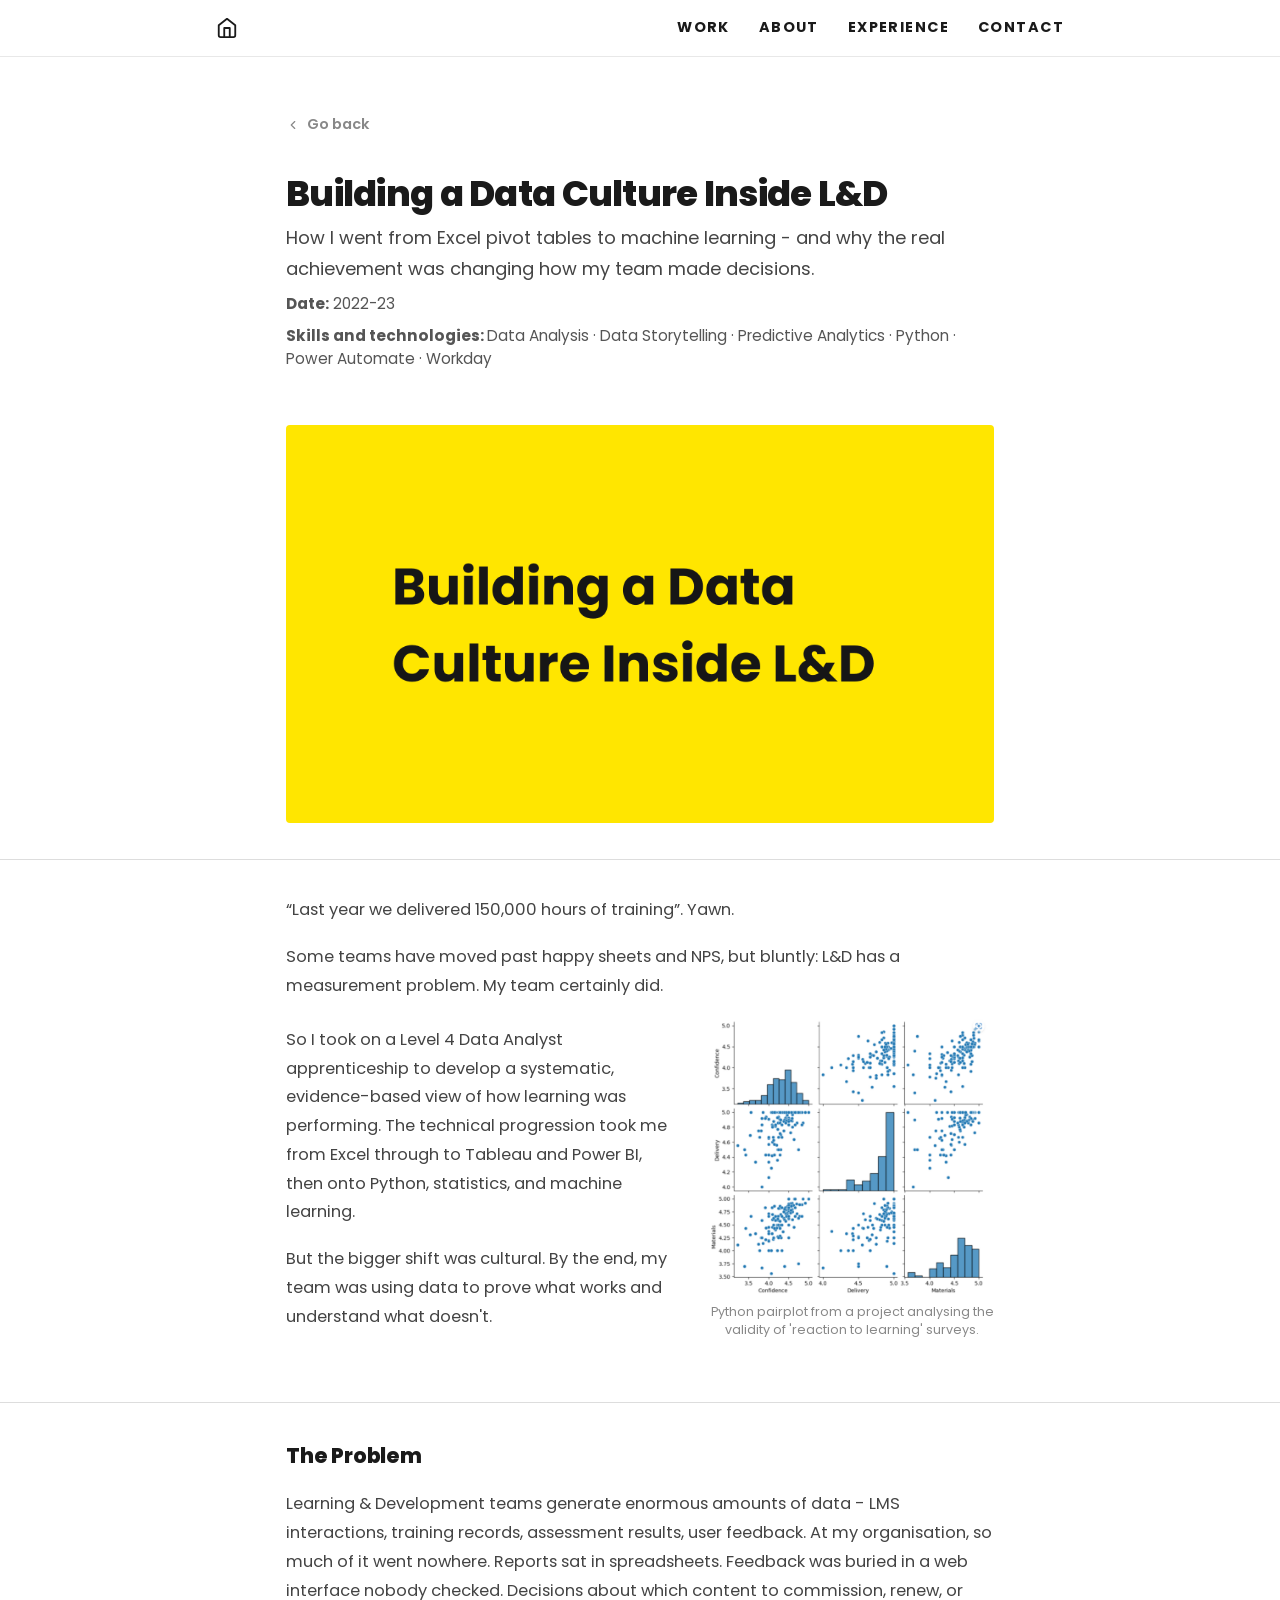
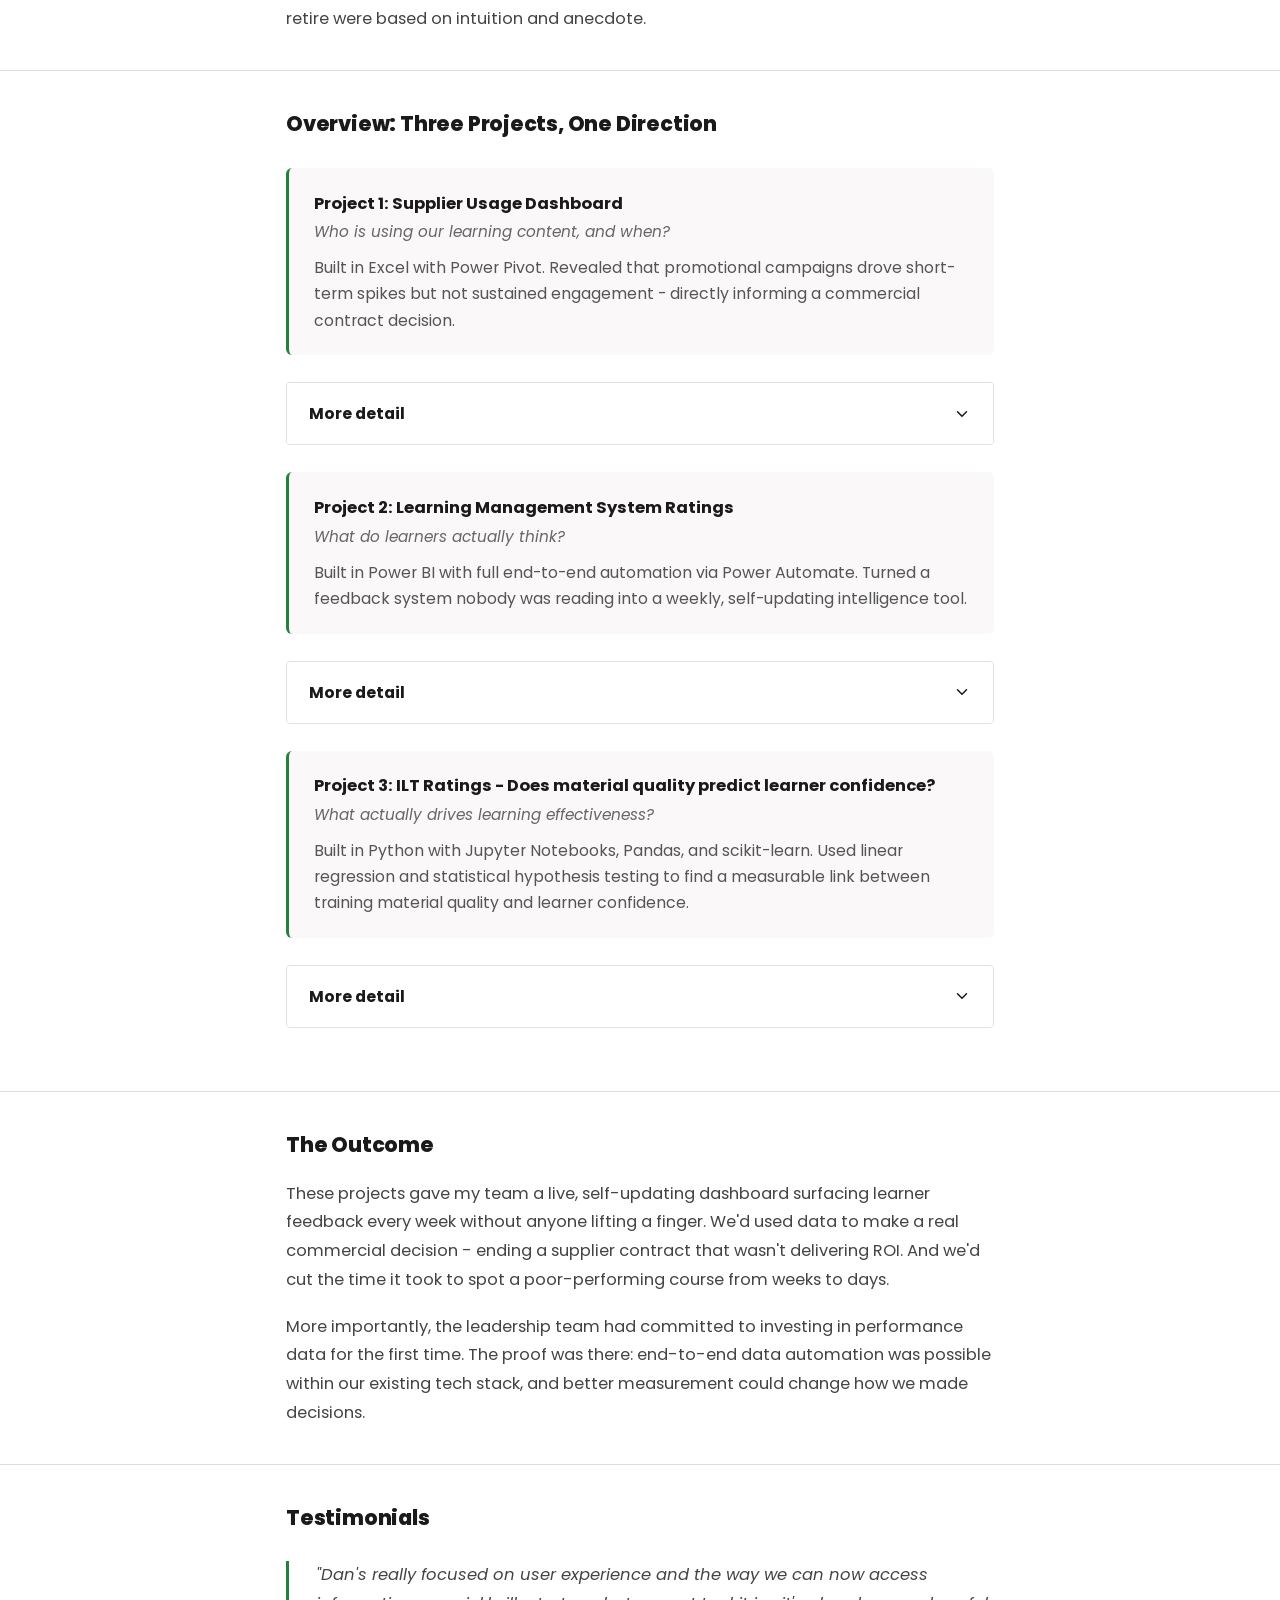
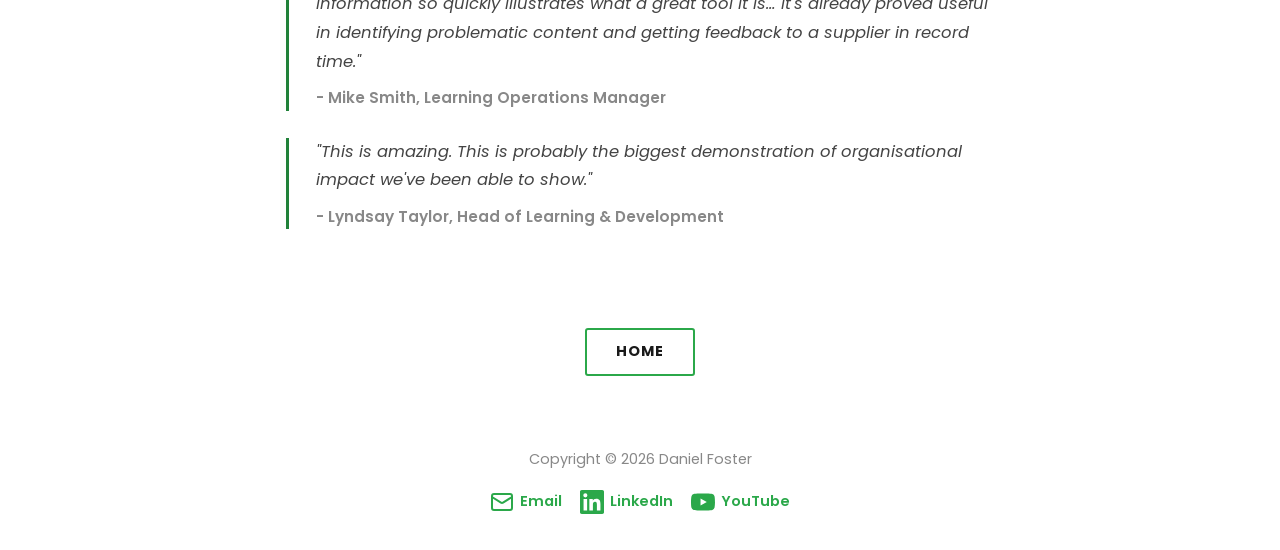
==== data-culture.html @ efe8684b "rewritten data culture" ====
<!doctype html>
<html lang="en">
  <head>
    <meta charset="UTF-8" />
    <meta name="viewport" content="width=device-width, initial-scale=1.0" />
    <title>Building a Data Culture Inside L&amp;D - Dan Foster</title>
    <meta
      name="description"
      content="How I went from Excel pivot tables to machine learning - and why the real achievement was changing how my team makes decisions."
    />
    <link rel="preconnect" href="https://fonts.googleapis.com" />
    <link rel="preconnect" href="https://fonts.gstatic.com" crossorigin />
    <link
      href="https://fonts.googleapis.com/css2?family=Poppins:ital,wght@0,300;0,400;0,600;0,700;0,800;0,900;1,400&display=swap"
      rel="stylesheet"
    />
    <link rel="stylesheet" href="css/style.css" />
    
    <!--Open Graph-->
    <meta property="og:title" content="Dan Foster | Transforming Workplace Learning | Portfolio">
    <meta property="og:description" content="Engaging, evidence-based learning experiences. Built on data; designed to change behaviour.">
    <meta property="og:image" content="https://danfosteruk.github.io/danfosterUK/images/danfosterukOG.png">
    <meta property="og:url" content="https://danfoster.uk/data-culture.html">
    <meta property="og:type" content="website">

  </head>
  <body>
    <!-- Sticky Nav -->
    <nav class="sticky-nav">
      <div class="container--wide">
        <a href="index.html" class="sticky-nav__home" aria-label="Home">
          <svg
            xmlns="http://www.w3.org/2000/svg"
            viewBox="0 0 24 24"
            fill="none"
            stroke="currentColor"
            stroke-width="2"
            stroke-linecap="round"
            stroke-linejoin="round"
          >
            <path d="m3 9 9-7 9 7v11a2 2 0 0 1-2 2H5a2 2 0 0 1-2-2z" />
            <polyline points="9 22 9 12 15 12 15 22" />
          </svg>
        </a>
        <div class="sticky-nav__links">
          <a href="index.html#work">Work</a>
          <a href="index.html#about">About</a>
          <a href="index.html#experience">Experience</a>
          <a href="index.html#contact">Contact</a>
        </div>
      </div>
    </nav>

    <!-- Hero -->
    <section class="cs-hero">
      <div class="container">
        <a href="index.html#work" class="cs-hero__back">
          <svg
            xmlns="http://www.w3.org/2000/svg"
            viewBox="0 0 24 24"
            fill="none"
            stroke="currentColor"
            stroke-width="2"
            stroke-linecap="round"
            stroke-linejoin="round"
          >
            <path d="m15 18-6-6 6-6" />
          </svg>
          Go back
        </a>
        <h1 class="cs-hero__title fade-in">
          Building a Data Culture Inside L&amp;D
        </h1>
        <p class="cs-hero__lead fade-in fade-in-delay-1">
          How I went from Excel pivot tables to machine learning - and why
          the real achievement was changing how my team made decisions.
        </p>
        <p class="cs-hero__date fade-in fade-in-delay-2">
          <strong>Date:</strong> 2022-23
        </p>
        <p class="cs-hero__date fade-in fade-in-delay-2">
          <strong>Skills and technologies: </strong>Data Analysis &middot; Data Storytelling &middot; Predictive Analytics &middot; Python &middot; Power Automate &middot; Workday
        </p>
      </div>
    </section>

    <!-- Image -->
    <section class="cs-media">
      <div class="container">
        <img
          src="images/Building_A_Data_Culture.png"
          alt="Building a Data Culture Inside L&amp;D"
          class="cs-media__image fade-in"
        />
      </div>
    </section>

    <hr class="divider" />

    <!-- Intro -->
    <section class="cs-section">
      <div class="container">
        <p class="cs-section__text fade-in">
          “Last year we delivered 150,000 hours of training”. Yawn.
        </p>
        <p class="cs-section__text fade-in">
              Some teams have moved past happy sheets and NPS, but bluntly: L&D has a measurement problem. My team certainly did.
            </p>
        <div class="cs-inline-media fade-in">
          <div class="cs-inline-media__text">
            <p class="cs-section__text">
              So I took on a Level 4 Data Analyst apprenticeship to develop a systematic, evidence-based view of how learning was performing. The technical progression took me from Excel through to Tableau and Power BI, then onto Python, statistics, and machine learning.
            </p>
            <p class="cs-section__text">
              But the bigger shift was cultural. By the end, my team was using data to prove what works and understand what doesn't.
            </p>
          </div>
          <figure class="cs-inline-media__figure">
            <img
              class="cs-inline-media__image"
              src="images/ilt_rating_pairplot.png"
              alt="ILT rating pairplot"
              loading="lazy"
            />
            <figcaption class="cs-inline-media__caption">
              Python pairplot from a project analysing the validity of 'reaction to learning' surveys.
            </figcaption>
          </figure>
        </div>
      </div>
    </section>

    <hr class="divider" />

    <!-- The Problem -->
    <section class="cs-section">
      <div class="container">
        <h2 class="cs-section__heading fade-in">The Problem</h2>
        <p class="cs-section__text fade-in">
          Learning &amp; Development teams generate enormous amounts of data -
          LMS interactions, training records, assessment results, user feedback.
          At my organisation, so much of it went nowhere. Reports sat in
          spreadsheets. Feedback was buried in a web interface nobody checked.
          Decisions about which content to commission, renew, or retire were
          based on intuition and anecdote.
        </p>
      </div>
    </section>

    <hr class="divider" />

    <!-- Overview: Three Projects -->
    <section class="cs-section">
      <div class="container">
        <h2 class="cs-section__heading fade-in">
          Overview: Three Projects, One Direction
        </h2>

        <!-- Project 1: Supplier Usage Dashboard -->
        <div class="cs-overview-cards fade-in">
          <div class="cs-overview-card">
            <p class="cs-overview-card__title">
              Project 1: Supplier Usage Dashboard
            </p>
            <p class="cs-overview-card__subtitle">
              Who is using our learning content, and when?
            </p>
            <p class="cs-overview-card__text">
              Built in Excel with Power Pivot. Revealed that promotional
              campaigns drove short-term spikes but not sustained engagement
              - directly informing a commercial contract decision.
            </p>
          </div>
        </div>

        <!-- Accordion: Supplier -->
        <div class="accordion fade-in">
          <div class="accordion__item">
            <button class="accordion__trigger" aria-expanded="false">
              <span>More detail</span>
              <svg
                class="accordion__trigger-icon"
                xmlns="http://www.w3.org/2000/svg"
                viewBox="0 0 24 24"
                fill="none"
                stroke="currentColor"
                stroke-width="2"
                stroke-linecap="round"
                stroke-linejoin="round"
              >
                <path d="m6 9 6 6 6-6" />
              </svg>
            </button>
            <div class="accordion__content">
              <div class="accordion__content-inner">
                <div class="accordion__step">
                  <p class="accordion__step-label">01</p>
                  <p class="accordion__step-title">The brief</p>
                  <p class="accordion__step-text">
                    L&amp;D leadership wanted to understand who was using an
                    external supplier's course library, and whether a
                    promotional campaign had driven meaningful uptake. A
                    contract renewal decision was pending.
                  </p>
                </div>

                <div class="accordion__step">
                  <p class="accordion__step-label">02</p>
                  <p class="accordion__step-title">The approach</p>
                  <p class="accordion__step-text">
                    I extracted user and course interaction data from the
                    Learning Management System (LMS) and built a normalised data
                    model in Excel using Power Pivot. I separated the
                    organisational hierarchy into related dimension tables,
                    joined through primary and foreign keys. A DAX expression
                    categorised users into tenure bands, comparing engagement
                    across employees who were 0-3 months, 3-12
                    months, 1-3 years, and 3+ years in role.
                  </p>
                  <p class="accordion__step-text">
                    I built the interactive dashboard using Pivot Charts and
                    Slicers, designed around the domain context of L&amp;D
                    stakeholders - with activity categories aggregated
                    into seven audience-relevant groups rather than the fourteen
                    raw categories in the source data.
                  </p>
                </div>

                <div class="accordion__step">
                  <p class="accordion__step-label">03</p>
                  <p class="accordion__step-title">Key findings</p>
                  <p class="accordion__step-text">
                    Across 280,000 LMS interactions, compulsory content
                    accounted for 69% of all activity. Courses from our external
                    supplier represented less than 2%. In the 28 days following
                    a promotional campaign designed to boost engagement, the
                    five promoted courses saw a 584% uplift on the previous
                    quarter's monthly average - seemingly impressive
                    results.
                  </p>
                  <p class="accordion__step-text">
                    However, the data showed this spike was not sustained.
                    Subsequent engagement was largely driven by compulsory
                    onboarding programmes, not voluntary uptake. The promotion had generated a short-term spike. Engagement dropped back to baseline within weeks.
                    Subsequently, my organisation did not renew the contract
                    with this supplier.
                  </p>
                </div>
              </div>
            </div>
          </div>
        </div>

        <!-- Project 2: LMS Ratings -->
        <div class="cs-overview-cards fade-in">
          <div class="cs-overview-card">
            <p class="cs-overview-card__title">
              Project 2: Learning Management System Ratings
            </p>
            <p class="cs-overview-card__subtitle">
              What do learners actually think?
            </p>
            <p class="cs-overview-card__text">
              Built in Power BI with full end-to-end automation via Power
              Automate. Turned a feedback system nobody was reading into a
              weekly, self-updating intelligence tool.
            </p>
          </div>
        </div>

        <!-- Accordion: Ratings -->
        <div class="accordion fade-in">
          <div class="accordion__item">
            <button class="accordion__trigger" aria-expanded="false">
              <span>More detail</span>
              <svg
                class="accordion__trigger-icon"
                xmlns="http://www.w3.org/2000/svg"
                viewBox="0 0 24 24"
                fill="none"
                stroke="currentColor"
                stroke-width="2"
                stroke-linecap="round"
                stroke-linejoin="round"
              >
                <path d="m6 9 6 6 6-6" />
              </svg>
            </button>
            <div class="accordion__content">
              <div class="accordion__content-inner">
                <div class="accordion__step">
                  <p class="accordion__step-label">01</p>
                  <p class="accordion__step-title">The brief</p>
                  <p class="accordion__step-text">
                    Learner ratings and comments on our Learning Management
                    System were only accessible through a clunky web interface,
                    meaning poor-performing content could go unnoticed for
                    months. I took on the challenge of making that feedback
                    visible and actionable.
                  </p>
                </div>

                <div class="accordion__step">
                  <p class="accordion__step-label">02</p>
                  <p class="accordion__step-title">The approach</p>
                  <p class="accordion__step-text">
                    I designed a multi-page Power BI dashboard drawing on two
                    data sources: a Ratings and Comments report and a User
                    report. I transformed and joined the datasets using Power
                    Query (M language). Rather than storing data in multiple
                    normalised tables, I merged the queries into a single clean
                    table - removing the only remaining PII field
                    (username/employee ID) in the process.
                  </p>
                  <p class="accordion__step-text">
                    I researched WCAG 2.0 accessibility guidelines and applied
                    them throughout: avoiding red/green combinations, ensuring
                    colour contrast ratios met standards, and choosing suitable
                    charts to convey data. The dashboard was designed to support
                    weekly stakeholder review cycles.
                  </p>
                </div>

                <div class="accordion__step">
                  <p class="accordion__step-label">03</p>
                  <p class="accordion__step-title">The automation</p>
                  <p class="accordion__step-text">
                    The full ETL pipeline was automated in three stages:
                  </p>
                  <p class="accordion__step-text">
                    1. The LMS was configured to email CSV reports every Monday
                    at 5am.<br />2. A Power Automate flow saved email
                    attachments to the cloud, overwriting the existing data
                    source.<br />3. Power BI was set to auto-refresh at 7am each
                    Monday.
                  </p>
                  <p class="accordion__step-text">
                    No manual intervention required, every week.
                  </p>
                  <p class="accordion__step-text-tech-highlight">
                    <strong
                      >Technical highlight: the Adjusted Days
                      calculation</strong
                    >
                  </p>
                  <p class="accordion__step-text">
                    A standard "days since rating" filter would have shown
                    different results depending on which day of the week a
                    stakeholder opened the dashboard. I built a DAX calculated
                    column using the WEEKDAY function to always anchor the 7-day
                    window to the previous Monday - ensuring consistent
                    results regardless of when the dashboard was viewed.
                  </p>
                  <pre class="code-block">
Adjusted Days = DATEDIFF([Rating Date], TODAY() - WEEKDAY(TODAY(),3), DAY)</pre
                  >
                </div>

                <div class="accordion__step">
                  <p class="accordion__step-label">04</p>
                  <p class="accordion__step-title">Key findings</p>
                  <p class="accordion__step-text">
                    5,448 ratings submitted, 760 comments, average rating 4.2/5.
                    The three highest-rated activities were all completed during
                    new joiner onboarding - raising a hypothesis about
                    whether newer employees rate more positively.
                  </p>
                  <p class="accordion__step-text">
                    Within weeks, the dashboard identified a course with an
                    average score of 1.3/5 after 25+ responses, just days after
                    launch. Verbatim comments identified three specific pain
                    points, which were shared with the supplier. An updated
                    course was promptly released - this became the
                    catalyst for another portfolio project:
                    <a href="regulatory-remedy.html">Regulatory Remedy.</a>
                  </p>
                </div>
              </div>
            </div>
          </div>
        </div>

        <!-- Project 3: ILT Ratings -->
        <div class="cs-overview-cards fade-in">
          <div class="cs-overview-card">
            <p class="cs-overview-card__title">
              Project 3: ILT Ratings - Does material quality predict
              learner confidence?
            </p>
            <p class="cs-overview-card__subtitle">
              What actually drives learning effectiveness?
            </p>
            <p class="cs-overview-card__text">
              Built in Python with Jupyter Notebooks, Pandas, and scikit-learn.
              Used linear regression and statistical hypothesis testing to find
              a measurable link between training material quality and learner
              confidence.
            </p>
          </div>
        </div>

        <!-- Accordion: ILT -->
        <div class="accordion fade-in">
          <div class="accordion__item">
            <button class="accordion__trigger" aria-expanded="false">
              <span>More detail</span>
              <svg
                class="accordion__trigger-icon"
                xmlns="http://www.w3.org/2000/svg"
                viewBox="0 0 24 24"
                fill="none"
                stroke="currentColor"
                stroke-width="2"
                stroke-linecap="round"
                stroke-linejoin="round"
              >
                <path d="m6 9 6 6 6-6" />
              </svg>
            </button>
            <div class="accordion__content">
              <div class="accordion__content-inner">
                <div class="accordion__step">
                  <p class="accordion__step-label">01</p>
                  <p class="accordion__step-title">The brief</p>
                  <p class="accordion__step-text">
                    With less than a week's notice, I was asked to "present some
                    data" on instructor-led training (ILT). I used the time to
                    conduct a proper statistical analysis - and to make a
                    strategic argument for better evaluation data.
                  </p>
                </div>

                <div class="accordion__step">
                  <p class="accordion__step-label">02</p>
                  <p class="accordion__step-title">The approach</p>
                  <p class="accordion__step-text">
                    Coding in Python, I loaded 1,852 learner feedback records
                    into a Pandas DataFrame in Jupyter Notebooks. Each record
                    contained ratings from 0-5 for Confidence (in applying
                    the learning), Delivery (trainer quality), and Materials
                    quality.
                  </p>
                  <p class="accordion__step-text">
                    After removing Personally Identifiable Information (PII) and
                    cleaning the data, I aggregated records by training group
                    - each group representing one instance of training,
                    delivered by one trainer, to one cohort. Groups with fewer
                    than 5 responses were excluded, leaving 131 aggregated
                    records.
                  </p>
                </div>

                <div class="accordion__step">
                  <p class="accordion__step-label">03</p>
                  <p class="accordion__step-title">The technical bit</p>
                  <p class="accordion__step-text">
                    <strong>Exploratory analysis</strong><br />A Seaborn
                    pairplot visually revealed two things immediately: a large
                    cluster of 5/5 Delivery ratings regardless of other scores,
                    and an apparent positive correlation between Confidence and
                    Materials that warranted further investigation.
                  </p>
                  <p class="accordion__step-text">
                    <strong>Normality and correlation testing</strong><br />I
                    tested whether Confidence ratings were normally distributed
                    using D'Agostino's K² test at the 5% significance level. The
                    test confirmed the data was not normally distributed. This
                    justified using Spearman's Rank Correlation Coefficient,
                    which confirmed a strong positive correlation (0.71) between
                    Materials and Confidence ratings.
                  </p>
                  <p class="accordion__step-text">
                    <strong>Regression</strong><br />Using scikit-learn's
                    LinearRegression, I modelled Confidence as a function of
                    Materials:
                  </p>
                  <p class="accordion__step-text">
                    Intercept: 1.49 (predicted confidence at Materials = 0)<br />Coefficient:
                    0.61 (for every +1 in Materials rating, Confidence increases
                    by 0.61)<br />R²: 0.33 (Materials explains ~33% of variance
                    in Confidence)<br />RMSE: 0.26 | MAE: 0.21
                  </p>
                  <p class="accordion__step-text">
                    Model validated using an 80/20 train/test split: Training
                    Score 0.313, Testing Score 0.375 - close enough to
                    confirm the model was not overfitting.
                  </p>
                </div>

                <div class="accordion__step">
                  <p class="accordion__step-label">04</p>
                  <p class="accordion__step-title">The strategic point</p>
                  <p class="accordion__step-text">
                    I presented the results, which demonstrated a strong link
                    between quality of training materials and learner
                    confidence, while illustrating the potential bias within the
                    Delivery (trainer quality) ratings.
                  </p>
                  <p class="accordion__step-text">
                    But I presented the model's limitations honestly: subjective
                    end-of-session ratings have limited bearing on real-world
                    performance. The analysis was always of limited value
                    - and I said so.
                  </p>
                  <p class="accordion__step-text">
                    The greater goal was to demonstrate what better data could
                    tell us, and to secure stakeholder commitment to linking
                    training records with operational performance metrics. That
                    commitment was achieved in the meeting, and led to my final
                    End Point Assessment project -
                    <a href="training-evaluation.html">Does Our Training Actually Work?</a>
                  </p>
                </div>
              </div>
            </div>
          </div>
        </div>
      </div>
    </section>

    <hr class="divider" />

    <!-- Outcome -->
    <section class="cs-section">
      <div class="container">
        <h2 class="cs-section__heading fade-in">The Outcome</h2>
        <p class="cs-section__text fade-in">
          These projects gave my team a live, self-updating dashboard surfacing learner feedback every week without anyone lifting a finger. We'd used data to make a real commercial decision - ending a supplier contract that wasn't delivering ROI. And we'd cut the time it took to spot a poor-performing course from weeks to days.
        </p>
        
        <p class="cs-section__text fade-in">
          More importantly, the leadership team had committed to investing in performance data for the first time. The proof was there: end-to-end data automation was possible within our existing tech stack, and better measurement could change how we made decisions.
        </p>
      </div>
    </section>

    <hr class="divider" />

    <!-- Testimonials -->
    <section class="cs-section">
      <div class="container">
        <h2 class="cs-section__heading fade-in">Testimonials</h2>

        <div class="cs-testimonial fade-in">
          <p class="cs-testimonial__quote">
            "Dan's really focused on user experience and the way we can now
            access information so quickly illustrates what a great tool it is…
            it's already proved useful in identifying problematic content and
            getting feedback to a supplier in record time."
          </p>
          <p class="cs-testimonial__author">
            - Mike Smith, Learning Operations Manager
          </p>
        </div>

        <div class="cs-testimonial fade-in">
          <p class="cs-testimonial__quote">
            "This is amazing. This is probably the biggest demonstration of
            organisational impact we've been able to show."
          </p>
          <p class="cs-testimonial__author">
            - Lyndsay Taylor, Head of Learning &amp; Development
          </p>
        </div>
      </div>
    </section>

    <!-- Home link -->
    <div class="cs-home-link">
      <a href="index.html">Home</a>
    </div>

    <!-- Footer -->
    <footer class="site-footer">
      <p class="site-footer__copy">Copyright &copy; 2026 Daniel Foster</p>
      <nav class="social-links">
        <a href="mailto:dan@danfoster.uk" aria-label="Email">
          <svg
            xmlns="http://www.w3.org/2000/svg"
            viewBox="0 0 24 24"
            fill="none"
            stroke="currentColor"
            stroke-width="2"
            stroke-linecap="round"
            stroke-linejoin="round"
          >
            <rect x="2" y="4" width="20" height="16" rx="2" />
            <path d="m22 7-8.97 5.7a1.94 1.94 0 0 1-2.06 0L2 7" />
          </svg>
          Email
        </a>
        <a
          href="https://linkedin.com/in/dan-foster-316399127"
          target="_blank"
          rel="noopener"
          aria-label="LinkedIn"
        >
          <svg
            xmlns="http://www.w3.org/2000/svg"
            viewBox="0 0 24 24"
            fill="currentColor"
          >
            <path
              d="M20.447 20.452h-3.554v-5.569c0-1.328-.027-3.037-1.852-3.037-1.853 0-2.136 1.445-2.136 2.939v5.667H9.351V9h3.414v1.561h.046c.477-.9 1.637-1.85 3.37-1.85 3.601 0 4.267 2.37 4.267 5.455v6.286zM5.337 7.433a2.062 2.062 0 0 1-2.063-2.065 2.064 2.064 0 1 1 2.063 2.065zm1.782 13.019H3.555V9h3.564v11.452zM22.225 0H1.771C.792 0 0 .774 0 1.729v20.542C0 23.227.792 24 1.771 24h20.451C23.2 24 24 23.227 24 22.271V1.729C24 .774 23.2 0 22.222 0h.003z"
            />
          </svg>
          LinkedIn
        </a>
        <a
          href="https://youtube.com/@danfosteruk?si=FIjwoGnDLgP74eT_"
          target="_blank"
          rel="noopener"
          aria-label="YouTube"
        >
          <svg
            xmlns="http://www.w3.org/2000/svg"
            viewBox="0 0 24 24"
            fill="currentColor"
          >
            <path
              d="M23.498 6.186a3.016 3.016 0 0 0-2.122-2.136C19.505 3.545 12 3.545 12 3.545s-7.505 0-9.377.505A3.017 3.017 0 0 0 .502 6.186C0 8.07 0 12 0 12s0 3.93.502 5.814a3.016 3.016 0 0 0 2.122 2.136c1.871.505 9.376.505 9.376.505s7.505 0 9.377-.505a3.015 3.015 0 0 0 2.122-2.136C24 15.93 24 12 24 12s0-3.93-.502-5.814zM9.545 15.568V8.432L15.818 12l-6.273 3.568z"
            />
          </svg>
          YouTube
        </a>
      </nav>
    </footer>

    <div
      class="lightbox"
      id="lightbox"
      role="dialog"
      aria-modal="true"
      aria-label="Image viewer"
    >
      <button class="lightbox__close" id="lightbox-close" aria-label="Close">
        &times;
      </button>
      <img class="lightbox__img" id="lightbox-img" src="" alt="" />
      <p class="lightbox__caption" id="lightbox-caption"></p>
    </div>

    <script src="js/main.js"></script>
  </body>
</html>
---- css/style.css ----
/* --- Reset & Base --- */
*,
*::before,
*::after {
  margin: 0;
  padding: 0;
  box-sizing: border-box;
}

html {
  scroll-behavior: smooth;
  font-size: 18px;
  -webkit-text-size-adjust: 100%;
  text-size-adjust: 100%;
}

:root {
  /* Display / Hero */
  --font-size-hero: clamp(1.5rem, 1.1rem + 1.74vw, 2.5rem);
  --font-size-hero-sub: clamp(1.375rem, 1.04rem + 1.46vw, 2.2rem);
  --font-size-h1: clamp(1.375rem, 1.08rem + 1.28vw, 2.4rem);

  /* Headings */
  --font-size-h2: clamp(1.25rem, 1.02rem + 1vw, 2rem);
  --font-size-h3: clamp(1.125rem, 0.98rem + 0.63vw, 1.5rem);
  --font-size-h4: clamp(1rem, 0.94rem + 0.28vw, 1.15rem);

  /* Body */
  --font-size-base: clamp(0.938rem, 0.875rem + 0.28vw, 1rem);
  --font-size-body: clamp(0.85rem, 0.82rem + 0.13vw, 0.95rem);
  --font-size-body-sm: clamp(0.813rem, 0.78rem + 0.14vw, 0.9rem);

  /* Small / UI */
  --font-size-sm: clamp(0.813rem, 0.77rem + 0.19vw, 0.85rem);
  --font-size-xs: clamp(0.75rem, 0.72rem + 0.13vw, 0.8rem);
  --font-size-caption: 0.7rem;
}

body {
  font-family:
    "Poppins",
    -apple-system,
    BlinkMacSystemFont,
    sans-serif;
  color: #1a1a1a;
  background: #ffffff;
  line-height: 1.65;
  -webkit-font-smoothing: antialiased;
  -moz-osx-font-smoothing: grayscale;
}

a {
  color: inherit;
  text-decoration: none;
}

img,
video {
  max-width: 100%;
  height: auto;
  display: block;
}

ul {
  list-style: none;
}

/* --- Scroll Animations --- */
.fade-in {
  opacity: 0;
  transform: translateY(24px);
  transition:
    opacity 0.7s ease,
    transform 0.7s ease;
}

.fade-in.visible {
  opacity: 1;
  transform: translateY(0);
}

.fade-in-delay-1 {
  transition-delay: 0.1s;
}
.fade-in-delay-2 {
  transition-delay: 0.2s;
}
.fade-in-delay-3 {
  transition-delay: 0.3s;
}
.fade-in-delay-4 {
  transition-delay: 0.4s;
}

/* --- Layout --- */
.container {
  max-width: 780px;
  margin: 0 auto;
  padding: 0 2rem;
}

.container--wide {
  max-width: 920px;
  margin: 0 auto;
  padding: 0 2rem;
}

section {
  padding: 4rem 0;
}

/* --- Dividers --- */
.divider {
  border: none;
  border-top: 1px solid #ddd;
  margin: 0;
}

.divider--thick {
  border-top-width: 2px;
  border-color: #1a1a1a;
}

/* --- Header / Top Bar --- */
.site-header {
  padding: 1.5rem 0;
  position: relative;
}

.site-header .container,
.site-header .container--wide {
  display: flex;
  justify-content: space-between;
  align-items: center;
}

.site-header__home {
  display: flex;
  align-items: center;
  color: #2ba84a;
  transition: opacity 0.2s ease;
}

.site-header__home:hover {
  opacity: 0.6;
}

.site-header__home svg {
  width: 24px;
  height: 24px;
}

.social-links {
  display: flex;
  gap: 1rem;
  align-items: center;
}

.social-links a {
  display: flex;
  align-items: center;
  gap: 0.35rem;
  font-size: var(--font-size-xs);
  font-weight: 600;
  color: #2ba84a;
  transition: opacity 0.2s ease;
}

.social-links a:hover {
  opacity: 0.6;
}

.social-links svg {
  width: 24px;
  height: 24px;
  flex-shrink: 0;
}

/* --- Hero --- */
.hero {
  text-align: left;
  padding: 5rem 0 3rem;
}

.hero__title {
  font-size: var(--font-size-hero);
  font-weight: 800;
  color: #1a1a1a;
  line-height: 1.5;
  letter-spacing: -0.02em;
  margin-bottom: -0.2rem;
}

.hero__subtitle {
  font-size: var(--font-size-hero-sub);
  font-weight: 800;
  color: #2ba84a;
  line-height: 1.2;
  margin-bottom: 1rem;
  letter-spacing: -0.02em;
}

.hero__tagline {
  font-size: var(--font-size-base);
  line-height: 1.7;
  margin: 0 auto;
  color: #1a1a1a;
}

/* --- Nav Links (main page) --- */
.nav-links {
  display: flex;
  justify-content: center;
  gap: 3rem;
  padding: 2rem 0;
  flex-wrap: wrap;
}

.nav-links a {
  font-size: var(--font-size-body-sm);
  font-weight: 700;
  letter-spacing: 0.12em;
  text-transform: uppercase;
  color: #1a1a1a;
  transition: opacity 0.2s ease;
  position: relative;
}

.nav-links a::after {
  content: "";
  position: absolute;
  bottom: -3px;
  left: 0;
  width: 0;
  height: 2px;
  background: #2ba84a;
  transition: width 0.25s ease;
}

.nav-links a:hover::after {
  width: 100%;
}

/* --- Sticky Nav (case study pages) --- */
.sticky-nav {
  position: sticky;
  top: 0;
  background: rgba(255, 255, 255, 0.95);
  backdrop-filter: blur(8px);
  -webkit-backdrop-filter: blur(8px);
  z-index: 100;
  border-bottom: 1px solid #e8e8e8;
}

.sticky-nav .container,
.sticky-nav .container--wide {
  display: flex;
  justify-content: space-between;
  align-items: center;
  padding-top: 0.9rem;
  padding-bottom: 0.9rem;
}

.sticky-nav__home {
  display: flex;
  align-items: center;
  color: #1a1a1a;
  transition: opacity 0.2s ease;
}

.sticky-nav__home:hover {
  color: #2ba84a;
}

.sticky-nav__home svg {
  width: 22px;
  height: 22px;
}

.sticky-nav__links {
  display: flex;
  gap: 1.6rem;
  align-items: center;
  justify-content: center;
}

.sticky-nav__links a {
  font-size: var(--font-size-xs);
  font-weight: 700;
  letter-spacing: 0.1em;
  text-transform: uppercase;
  transition: opacity 0.2s ease;
}

.sticky-nav__links a:hover {
  color: #2ba84a;
}

/* --- Section Headings --- */
.section-heading {
  font-size: var(--font-size-h2);
  font-weight: 800;
  text-decoration-line: underline;
  text-underline-offset: 0.3rem;
  text-decoration-thickness: 0.15rem;
  text-decoration-color: #2ba84a;
  margin-bottom: 1.4rem;
  letter-spacing: -0.01em;
}

/* --- Projects Grid --- */
.projects {
  padding: 3rem 0;
  background-color: #faf8f8;
}

.project-card {
  margin-bottom: 3.5rem;
}

.project-card:last-child {
  margin-bottom: 0;
}

.project-card__media {
  width: 100%;
  aspect-ratio: 16 / 9;
  overflow: hidden;
  border-radius: 4px;
  margin-bottom: 1.4rem;
  position: relative;
  background: #f0f0f0;
}

.project-card__media img {
  width: 100%;
  height: 100%;
  margin-bottom: 1.4rem;
  object-fit: cover;
  transition: transform 0.4s ease;
}

.project-card:hover .project-card__media img {
  transform: scale(1.02);
}

.project-card__media--video::after {
  content: "";
  position: absolute;
  top: 50%;
  left: 50%;
  transform: translate(-50%, -50%);
  width: 56px;
  height: 56px;
  background: rgba(0, 0, 0, 0.65);
  border-radius: 50%;
  background-image: url("data:image/svg+xml,%3Csvg xmlns='http://www.w3.org/2000/svg' viewBox='0 0 24 24' fill='white'%3E%3Cpolygon points='9.5,7.5 16.5,12 9.5,16.5'/%3E%3C/svg%3E");
  background-repeat: no-repeat;
  background-position: center;
  background-size: 24px;
  pointer-events: none;
  transition: background-color 0.2s ease;
}

.project-card:hover .project-card__media--video::after {
  background-color: rgba(0, 0, 0, 0.8);
}

.project-card__title {
  font-size: var(--font-size-h3);
  font-weight: 800;
  margin-bottom: 0.6rem;
  letter-spacing: -0.01em;
  transition: color 0.2s ease;
}

.project-card__title:hover {
  color: #2ba84a;
}

.project-card__desc {
  font-size: var(--font-size-base);
  color: #444;
  margin-bottom: 0.6rem;
  line-height: 1.65;
}

.project-card__date {
  font-size: var(--font-size-body-sm);
  color: #555;
  margin-bottom: 1.6rem;
}

.project-card__link {
  display: inline-block;
  font-size: var(--font-size-xs);
  font-weight: 700;
  letter-spacing: 0.08em;
  text-transform: uppercase;
  border: 2px solid #2ba84a;
  padding: 0.55rem 1.6rem;
  border-radius: 3px;
  transition:
    background 0.2s ease,
    color 0.2s ease;
}

.project-card__link:hover {
  background: #2ba84a;
  color: #fff;
}

/* --- About --- */
.about {
  padding: 3rem 0;
}

.about__intro {
  font-size: var(--font-size-base);
  color: #444;
  margin-bottom: 1.2rem;
  line-height: 1.7;
}

/* --- Experience --- */
.experience {
  padding: 3rem 0;
  background-color: #faf8f8;
}

.experience__meta {
  font-size: var(--font-size-sm);
  color: #666;
  font-style: italic;
  margin-bottom: 0.3rem;
}

.experience__role {
  font-size: var(--font-size-h4);
  font-weight: 700;
  margin-bottom: 0.2rem;
}

.experience__company {
  font-size: var(--font-size-body);
  color: #555;
  margin-bottom: 1.2rem;
}

.experience__desc {
  font-size: var(--font-size-body);
  color: #444;
  margin-bottom: 1.4rem;
  line-height: 1.7;
}

.experience__highlights {
  display: flex;
  flex-direction: column;
  gap: 0.8rem;
}

.experience__highlights li {
  font-size: var(--font-size-body);
  line-height: 1.65;
  color: #444;
  padding-left: 1.2em;
  position: relative;
}

.experience__highlights li::before {
  content: "•";
  position: absolute;
  left: 0;
  color: #1a1a1a;
}

.experience__highlights li strong {
  color: #1a1a1a;
}

.experience__cta {
  margin-top: 2rem;
}

.experience__cta a {
  font-size: var(--font-size-xs);
  font-weight: 700;
  letter-spacing: 0.08em;
  text-transform: uppercase;
  border: 2px solid #21823a;
  padding: 0.55rem 1.6rem;
  border-radius: 3px;
  transition:
    background 0.2s ease,
    color 0.2s ease;
  display: inline-block;
}

.experience__cta a:hover {
  background: #2ba84a;
  color: #fff;
}

/* --- Contact --- */
.contact {
  padding: 3rem 0 4rem;
}

.contact__table {
  width: 100%;
  border-collapse: collapse;
}

.contact__table td {
  padding: 0.5rem 0;
  font-size: var(--font-size-body);
  vertical-align: top;
}

.contact__table td:first-child {
  font-weight: 700;
  white-space: nowrap;
  padding-right: 1.5rem;
  width: 100px;
}

.contact__table a {
  color: #1a1a1a;
  text-decoration: underline;
  text-underline-offset: 2px;
  transition: opacity 0.2s ease;
}

.contact__table a:hover {
  opacity: 0.6;
}

/* --- Footer --- */
.site-footer {
  padding: 2rem 0;
  text-align: center;
}

.site-footer__copy {
  font-size: var(--font-size-xs);
  color: #888;
  margin-bottom: 1rem;
}

.site-footer .social-links {
  justify-content: center;
}

/* ============================================
   CASE STUDY PAGES
   ============================================ */

/* --- Case Study Hero --- */
.cs-hero {
  padding: 3rem 0 0.5rem;
}

.cs-hero__back {
  display: inline-flex;
  align-items: center;
  gap: 0.4rem;
  font-size: var(--font-size-xs);
  font-weight: 600;
  color: #888;
  margin-bottom: 2rem;
  transition: color 0.2s ease;
}

.cs-hero__back:hover {
  color: #1a1a1a;
}

.cs-hero__back svg {
  width: 14px;
  height: 14px;
}

.cs-hero__title {
  font-size: var(--font-size-h1);
  font-weight: 800;
  line-height: 1.15;
  letter-spacing: -0.02em;
  margin-bottom: 0.5rem;
}

.cs-hero__subtitle {
  font-size: var(--font-size-h4);
  font-weight: 600;
  color: #555;
  margin-bottom: 1.2rem;
}

.cs-hero__lead {
  font-size: var(--font-size-base);
  color: #444;
  line-height: 1.7;
  margin-bottom: 0.5rem;
}

.cs-hero__date {
  font-size: var(--font-size-sm);
  color: #555;
  margin-bottom: 0.5rem;
  line-height: 1.5;
}

/* --- Case Study Media --- */
.cs-media {
  padding: 2rem 0;
}

.cs-media__image {
  width: 100%;
  aspect-ratio: 16 / 9;
  object-fit: cover;
  border-radius: 4px;
}

.cs-media__video-wrapper {
  position: relative;
  width: 100%;
  padding-bottom: 56.25%;
  border-radius: 4px;
  overflow: hidden;
  background: #000;
}

.cs-media__video-wrapper iframe {
  position: absolute;
  top: 0;
  left: 0;
  width: 100%;
  height: 100%;
  border: 0;
}

/* --- Case Study Content --- */
.cs-section {
  padding: 2rem 0;
}

.cs-section__heading {
  font-size: var(--font-size-h4);
  font-weight: 800;
  margin-bottom: 1rem;
  letter-spacing: -0.01em;
}

.cs-section__text {
  font-size: var(--font-size-body);
  color: #444;
  line-height: 1.75;
  margin-bottom: 1rem;
}

.cs-section__text:last-child {
  margin-bottom: 0;
}

.cs-section__text strong {
  color: #1a1a1a;
}

/* --- Inline media block (text + image side by side) --- */
.cs-inline-media {
  display: flex;
  flex-direction: row;
  align-items: center;
  gap: 2rem;
  margin-bottom: 1.5rem;
}

.cs-inline-media__text {
  flex: 0 1 60%;
}

.cs-inline-media__figure {
  flex: 0 0 40%;
  width: 40%;
  margin: 0;
}

.cs-inline-media__image {
  width: 100%;
  border-radius: 4px;
  display: block;
  cursor: zoom-in;
}

.cs-inline-media__caption {
  font-size: var(--font-size-caption);
  color: #888;
  margin-top: 0.5rem;
  line-height: 1.4;
  text-align: center;
}

/* --- Lightbox --- */
.lightbox {
  display: none;
  position: fixed;
  inset: 0;
  background: rgba(0, 0, 0, 0.88);
  z-index: 500;
  align-items: center;
  justify-content: center;
}

.lightbox.is-open {
  display: flex;
  flex-direction: column;
}

.lightbox__img {
  max-width: min(85vw, 100%);
  max-height: min(85vh, 100%);
  object-fit: contain;
  border-radius: 4px;
}

.lightbox__close {
  position: absolute;
  top: 1rem;
  right: 1.25rem;
  background: none;
  border: none;
  color: #fff;
  font-size: 2rem;
  line-height: 1;
  cursor: pointer;
  opacity: 0.75;
}

.lightbox__close:hover {
  opacity: 1;
}

.lightbox__caption {
  color: #ccc;
  font-size: var(--font-size-caption);
  text-align: center;
  margin-top: 0.75rem;
  line-height: 1.4;
  max-width: 85vw;
}

@media (max-width: 768px) {
  .cs-inline-media {
    flex-direction: column;
  }

  .cs-inline-media__figure {
    width: 100%;
    flex: none;
  }
}

/* --- Impact / Outcome List --- */
.cs-impact-list {
  display: flex;
  flex-direction: column;
  gap: 1rem;
}

.cs-impact-list li {
  font-size: var(--font-size-body);
  line-height: 1.7;
  color: #444;
  padding-left: 1.2em;
  position: relative;
}

.cs-impact-list li:last-child {
  margin-bottom: 1rem;
}

.cs-impact-list li::before {
  content: "•";
  position: absolute;
  left: 0;
  color: #1a1a1a;
  font-weight: bold;
}

.cs-impact-list li strong {
  color: #1a1a1a;
}

/* --- Testimonials --- */
.cs-testimonial {
  border-left: 3px solid #21823a;
  padding-left: 1.5rem;
  margin: 1.5rem 0;
}

.cs-testimonial__quote {
  font-size: var(--font-size-body);
  color: #444;
  line-height: 1.75;
  font-style: italic;
  margin-bottom: 0.5rem;
}

.cs-testimonial__author {
  font-size: var(--font-size-sm);
  color: #888;
  font-weight: 600;
}

/* --- Tech List (case study) --- */
.cs-tech-list {
  display: flex;
  flex-direction: column;
  gap: 0.3rem;
}

.cs-tech-list li {
  font-size: var(--font-size-body-sm);
  color: #555;
  padding-left: 1em;
  position: relative;
}

.cs-tech-list li::before {
  content: "•";
  position: absolute;
  left: 0;
}

/* --- Accordion (Project 2) --- */
.accordion {
  margin: 1.5rem 0;
}

.accordion__item {
  border: 1px solid #e0e0e0;
  border-radius: 4px;
  margin-bottom: 0.5rem;
  overflow: hidden;
}

.accordion__trigger {
  width: 100%;
  display: flex;
  justify-content: space-between;
  align-items: center;
  padding: 1rem 1.2rem;
  background: #fff;
  border: none;
  cursor: pointer;
  font-family: inherit;
  font-size: var(--font-size-body-sm);
  font-weight: 700;
  color: #1a1a1a;
  text-align: left;
  transition: background 0.2s ease;
}

.accordion__trigger:hover {
  background: #f0f0f0;
}

.accordion__trigger-icon {
  width: 18px;
  height: 18px;
  flex-shrink: 0;
  transition: transform 0.3s ease;
}

.accordion__item.is-open .accordion__trigger-icon {
  transform: rotate(180deg);
}

.accordion__content {
  max-height: 0;
  overflow: hidden;
  transition: max-height 0.4s ease;
}

.accordion__content-inner {
  padding: 1.2rem;
}

.accordion__step {
  margin-bottom: 1.2rem;
}

.accordion__step:last-child {
  margin-bottom: 0;
}

.accordion__step-label {
  font-size: var(--font-size-xs);
  font-weight: 700;
  letter-spacing: 0.1em;
  text-transform: uppercase;
  color: #21823a;
  margin-bottom: 0.3rem;
}

.accordion__step-title {
  font-size: var(--font-size-body);
  font-weight: 700;
  color: #1a1a1a;
  margin-bottom: 0.5rem;
}

.accordion__step-text {
  font-size: var(--font-size-body-sm);
  color: #555;
  line-height: 1.7;
  margin-bottom: 0.5rem;
}
.accordion__step-text-tech-highlight {
  font-size: var(--font-size-body-sm);
  color: #444;
  border-left: 3px solid #21823a;
  padding-left: 0.5rem;
  line-height: 1.7;
  margin-top: 1rem;
  margin-bottom: 0.5rem;
}

.accordion__step-text:last-child {
  margin-bottom: 0;
}

.accordion__step-text code {
  font-family: "SF Mono", "Fira Code", "Consolas", monospace;
  font-size: 0.82rem;
  background: #f4f4f4;
  padding: 0.15rem 0.4rem;
  border-radius: 3px;
  color: #c7254e;
}

.accordion__step-text a {
  text-decoration: underline;
  text-underline-offset: 2px;
  transition: opacity 0.2s ease;
}

.accordion__step-text a:hover {
  opacity: 0.6;
}

pre.code-block {
  background: #ddd;
  color: #1a1a1a;
  padding: 1rem 1.2rem;
  border-radius: 4px;
  font-family: "SF Mono", "Fira Code", "Consolas", monospace;
  font-size: var(--font-size-xs);
  overflow-x: auto;
  margin: 0.8rem 0;
  line-height: 1.6;
}

/* --- Project overview cards (data-culture) --- */
.cs-overview-cards {
  display: flex;
  flex-direction: column;
  gap: 1.5rem;
  margin: 1.5rem 0;
}

.cs-overview-card {
  padding: 1.2rem 1.4rem;
  background: #faf8f8;
  border-radius: 6px;
  border-left: 3px solid #21823a;
}

.cs-overview-card__title {
  font-size: var(--font-size-body);
  font-weight: 700;
  margin-bottom: 0.15rem;
}

.cs-overview-card__subtitle {
  font-size: var(--font-size-sm);
  color: #666;
  font-style: italic;
  margin-bottom: 0.6rem;
}

.cs-overview-card__text {
  font-size: var(--font-size-body-sm);
  color: #555;
  line-height: 1.65;
}

/* --- Home Link (bottom of case study) --- */
.cs-home-link {
  text-align: center;
  padding: 2rem 0;
}

.cs-home-link a {
  font-size: var(--font-size-xs);
  font-weight: 700;
  letter-spacing: 0.08em;
  text-transform: uppercase;
  border: 2px solid #2ba84a;
  padding: 0.55rem 1.6rem;
  border-radius: 3px;
  display: inline-block;
  transition:
    background 0.2s ease,
    color 0.2s ease;
}

.cs-home-link a:hover {
  background: #2ba84a;
  color: #fff;
}

/* ============================================
   RESPONSIVE  –  layout-only (typography is
   handled by clamp() custom properties above)
   ============================================ */

@media (max-width: 1024px) {
  .nav-links {
    gap: 1.2rem;
  }

  .sticky-nav__links {
    gap: 0.8rem;
  }
}

@media (max-width: 480px) {
  .nav-links {
    flex-direction: column;
    align-items: center;
    gap: 0.8rem;
  }

  .sticky-nav .container,
  .sticky-nav .container--wide {
    flex-direction: column;
    align-items: flex-start;
    gap: 0.5rem;
  }

  .sticky-nav__links {
    flex-wrap: nowrap;
    justify-content: space-between;
    gap: 0;
    width: 100%;
  }

  .contact__table td:first-child {
    display: block;
    padding-right: 0;
    padding-bottom: 0;
  }
}
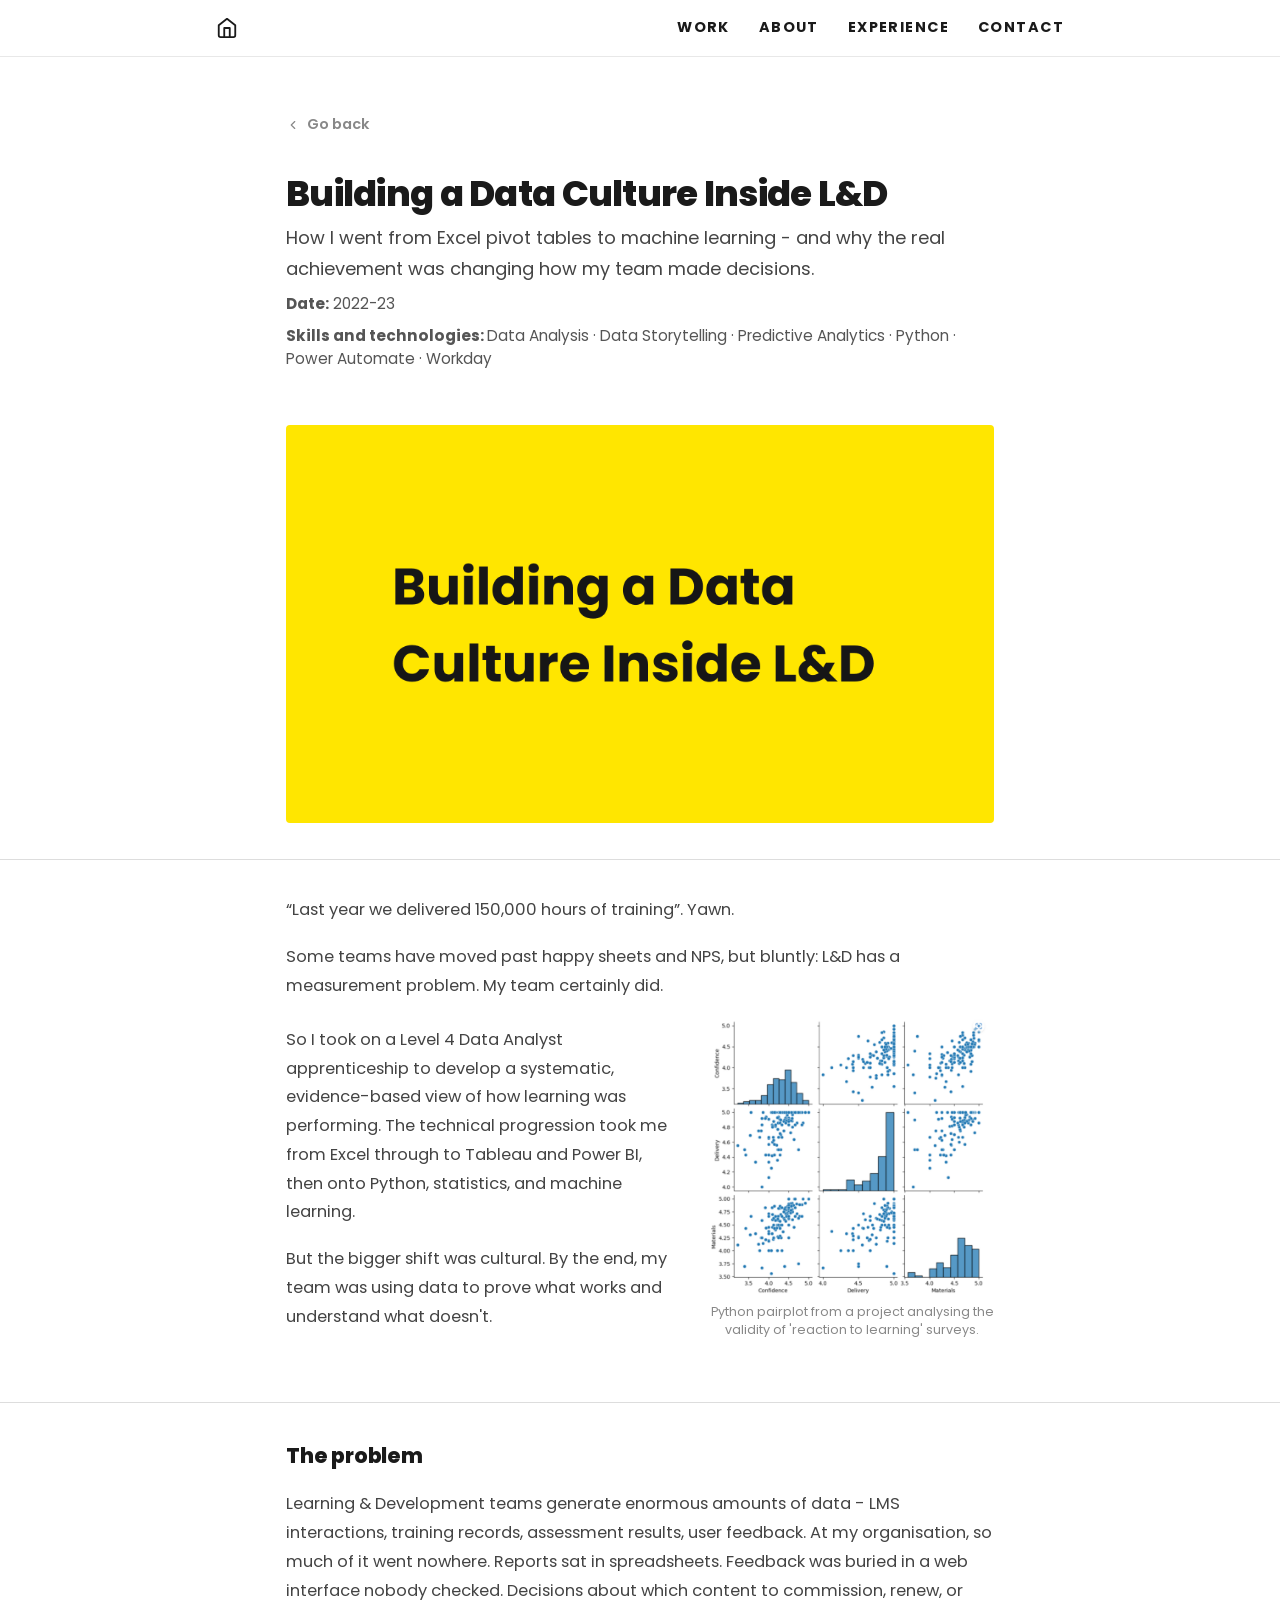
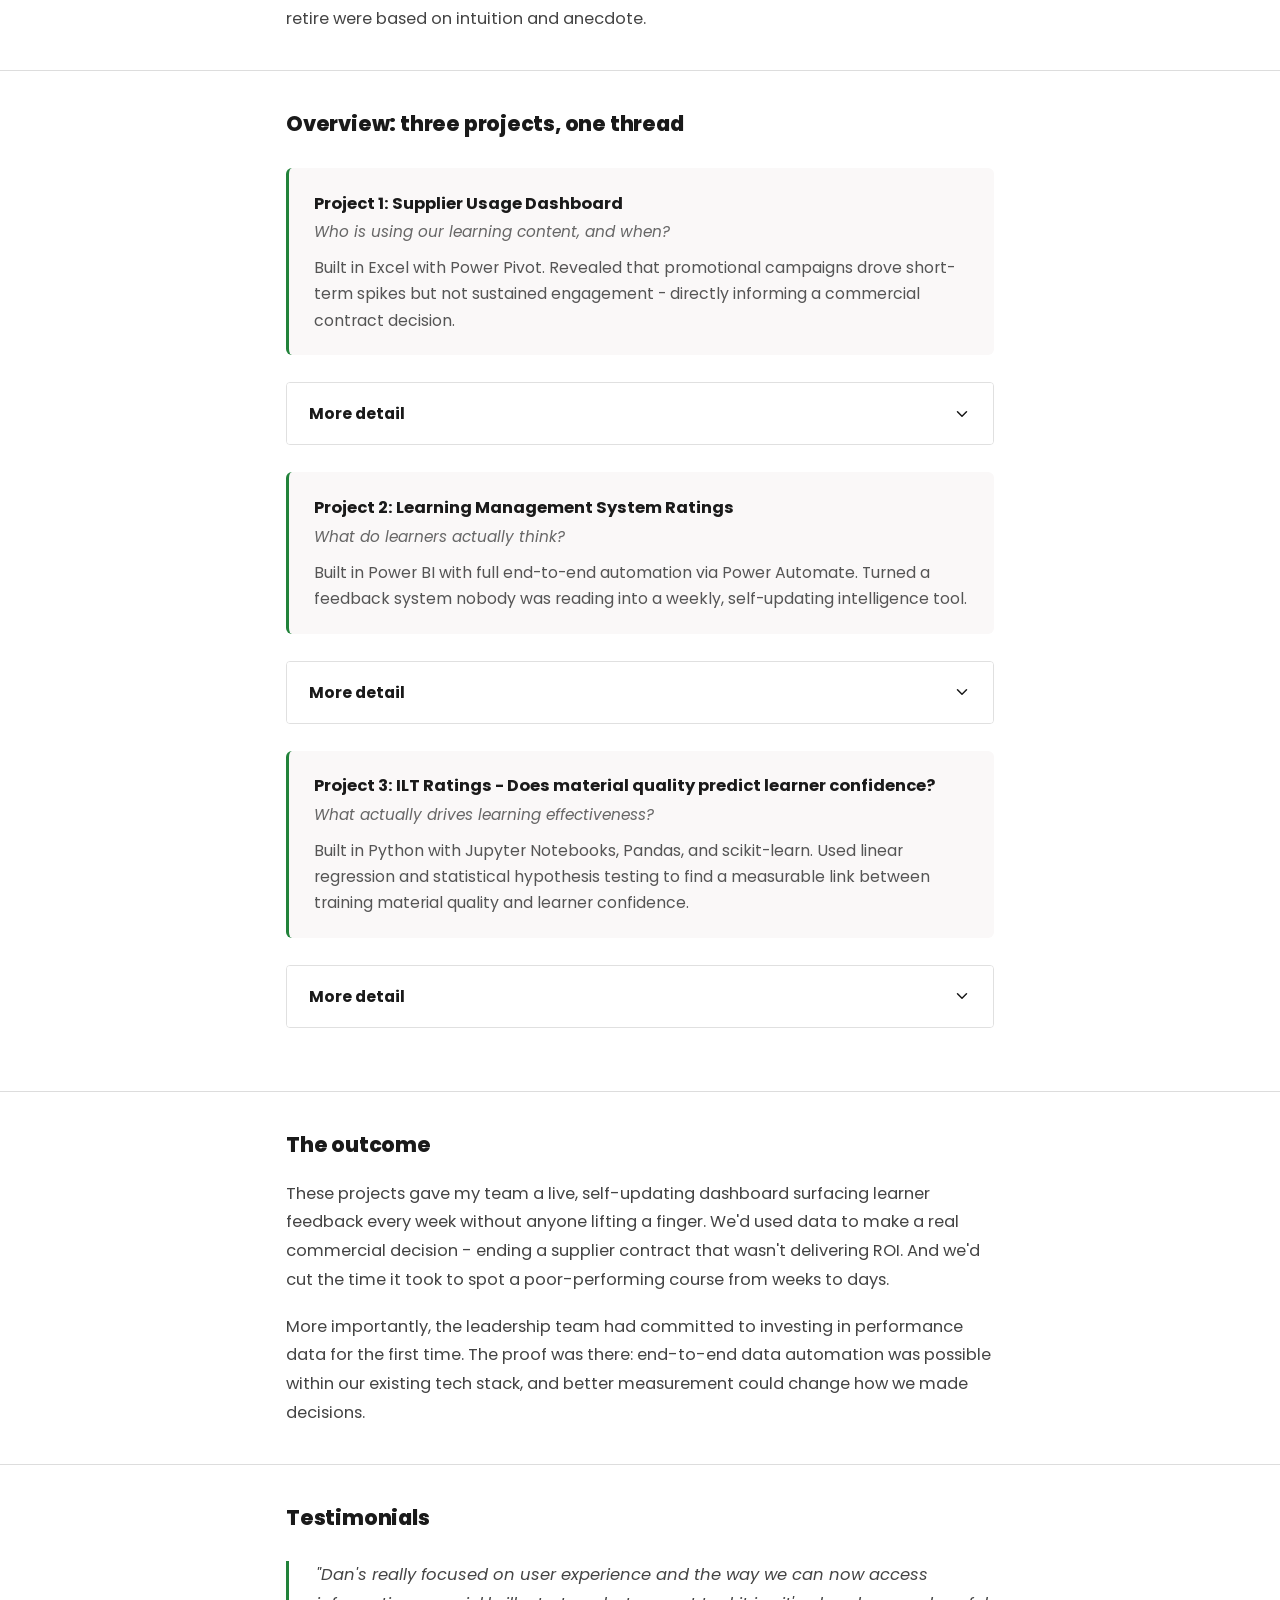
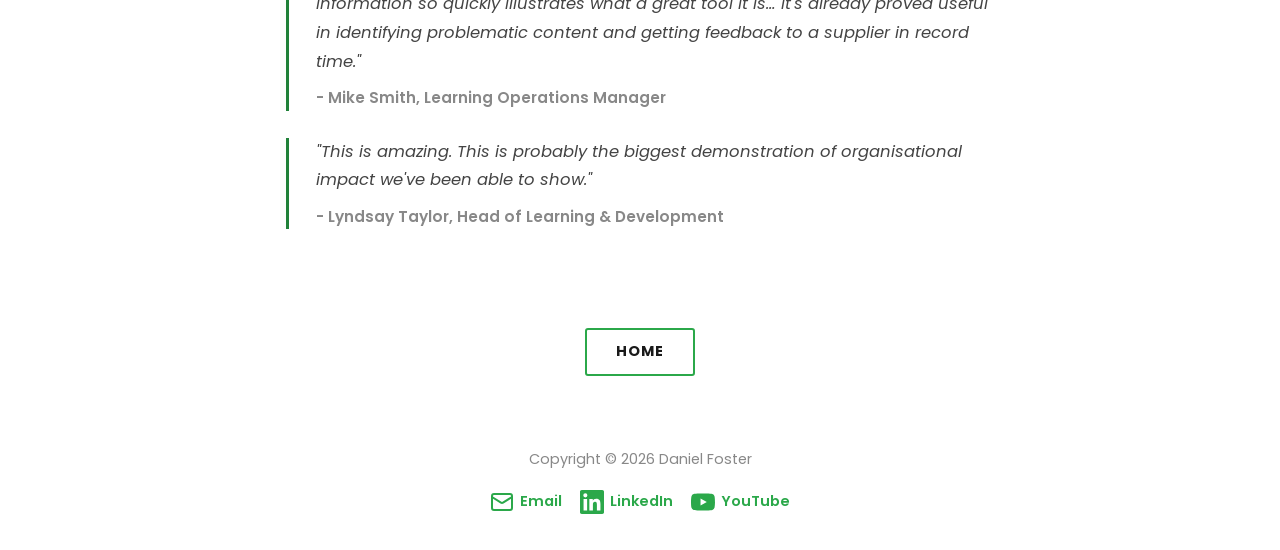
==== commit 703bffc0: "Rewrite training eval and subtitle consistency" ====
--- a/data-culture.html
+++ b/data-culture.html
@@ -135,7 +135,7 @@
     <!-- The Problem -->
     <section class="cs-section">
       <div class="container">
-        <h2 class="cs-section__heading fade-in">The Problem</h2>
+        <h2 class="cs-section__heading fade-in">The problem</h2>
         <p class="cs-section__text fade-in">
           Learning &amp; Development teams generate enormous amounts of data -
           LMS interactions, training records, assessment results, user feedback.
@@ -153,7 +153,7 @@
     <section class="cs-section">
       <div class="container">
         <h2 class="cs-section__heading fade-in">
-          Overview: Three Projects, One Direction
+          Overview: three projects, one thread
         </h2>
 
         <!-- Project 1: Supplier Usage Dashboard -->
@@ -523,7 +523,7 @@
     <!-- Outcome -->
     <section class="cs-section">
       <div class="container">
-        <h2 class="cs-section__heading fade-in">The Outcome</h2>
+        <h2 class="cs-section__heading fade-in">The outcome</h2>
         <p class="cs-section__text fade-in">
           These projects gave my team a live, self-updating dashboard surfacing learner feedback every week without anyone lifting a finger. We'd used data to make a real commercial decision - ending a supplier contract that wasn't delivering ROI. And we'd cut the time it took to spot a poor-performing course from weeks to days.
         </p>
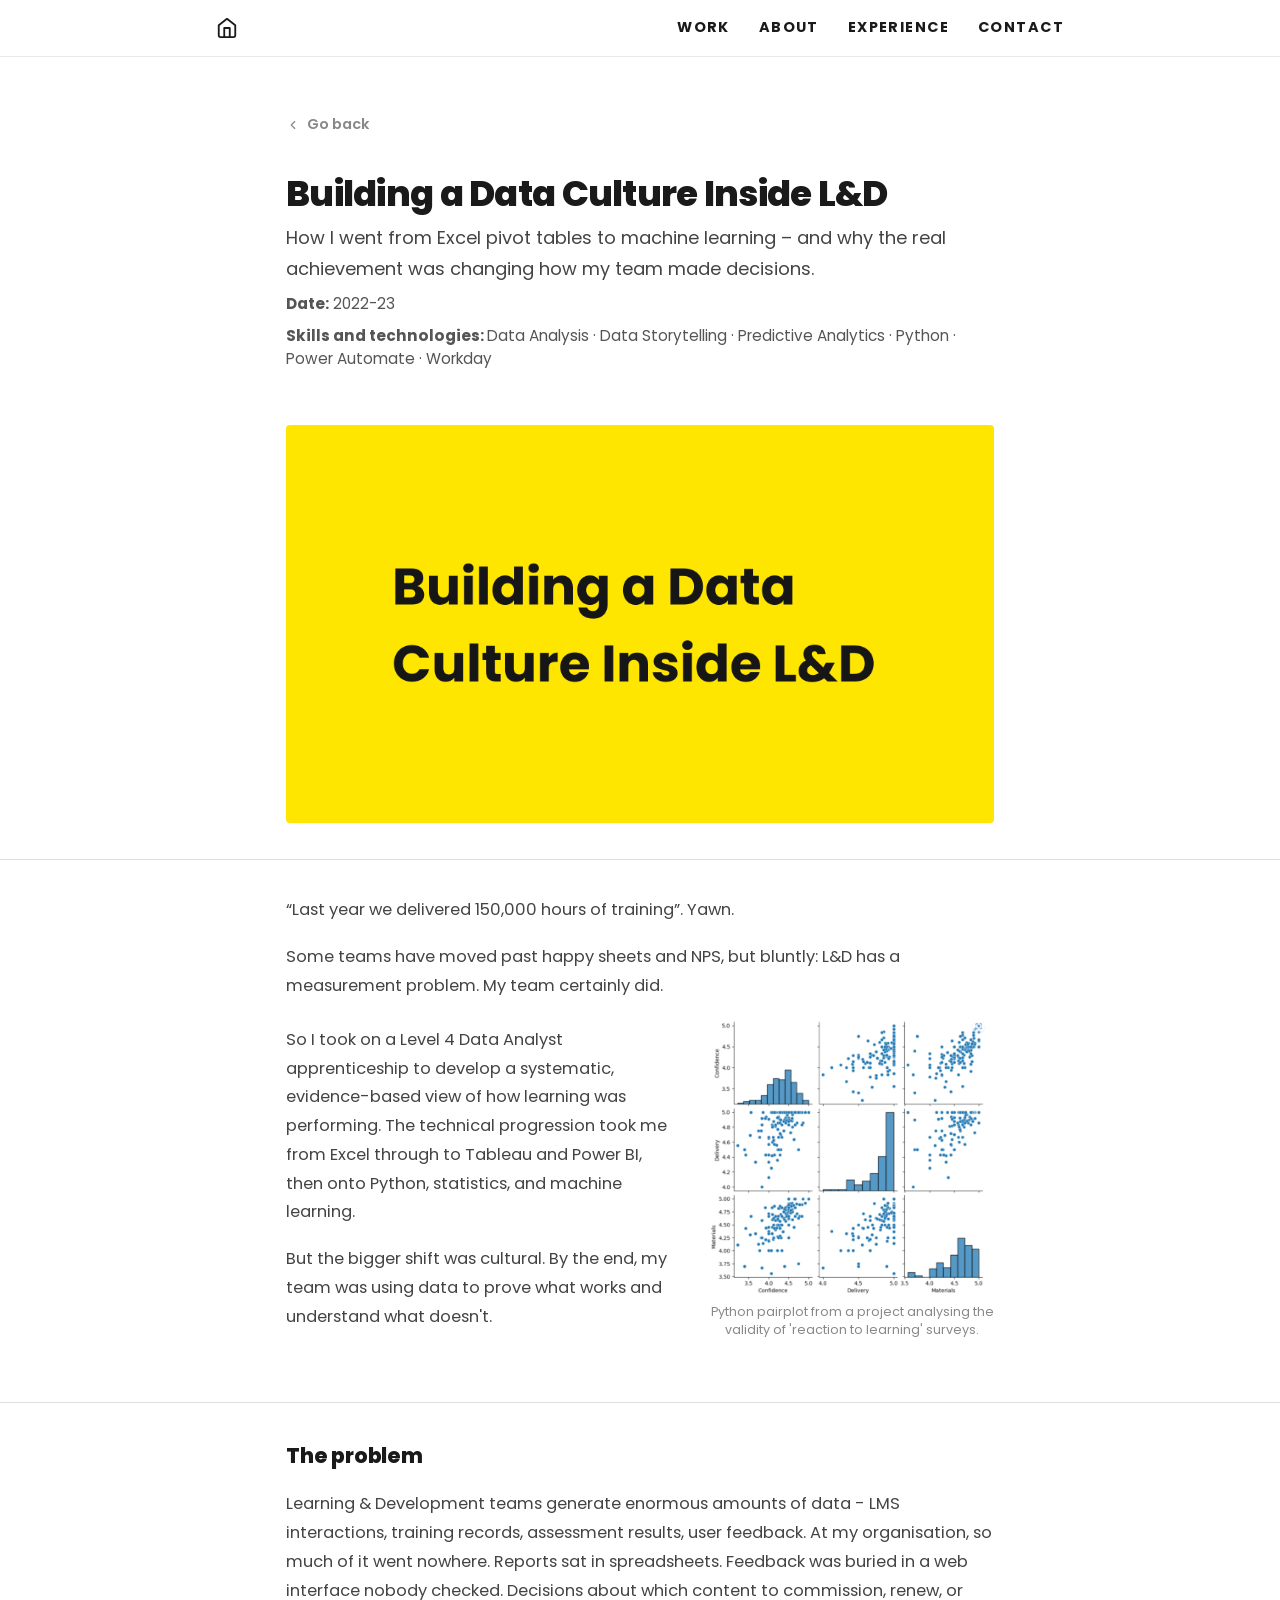
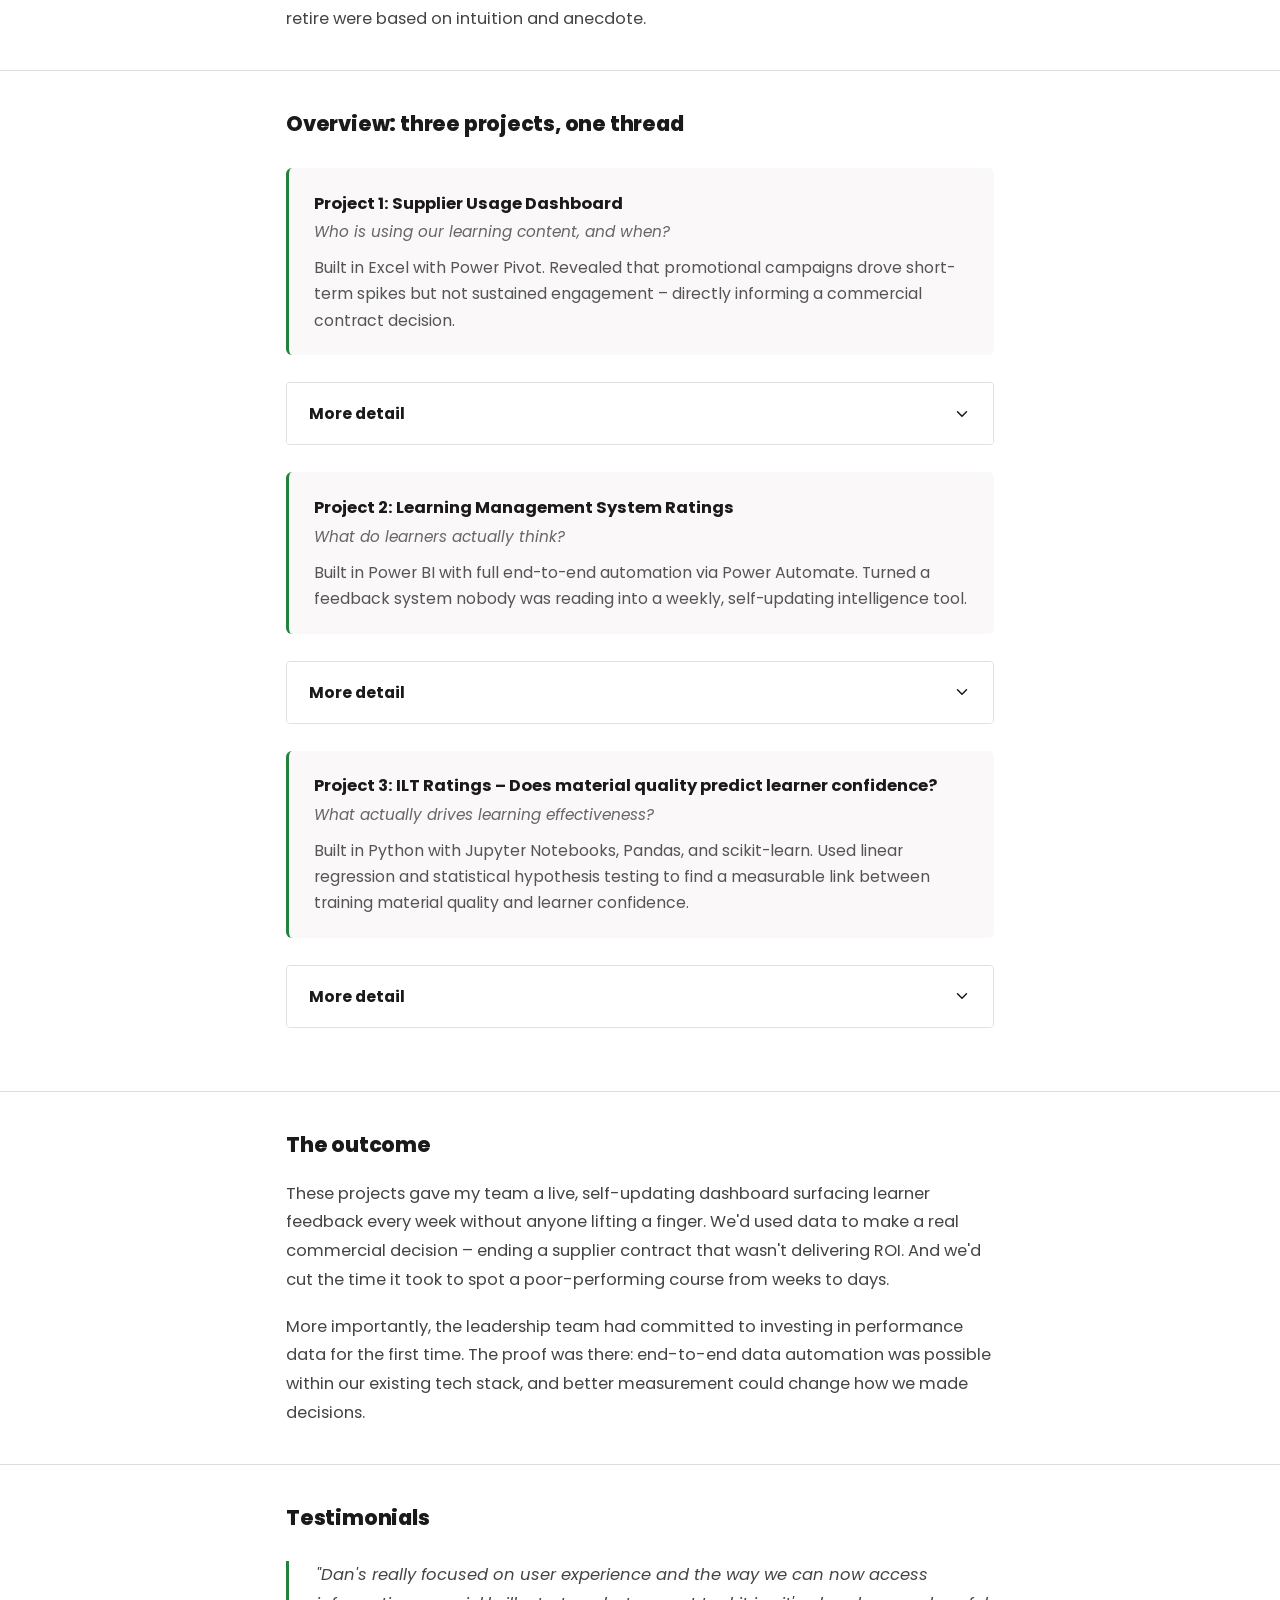
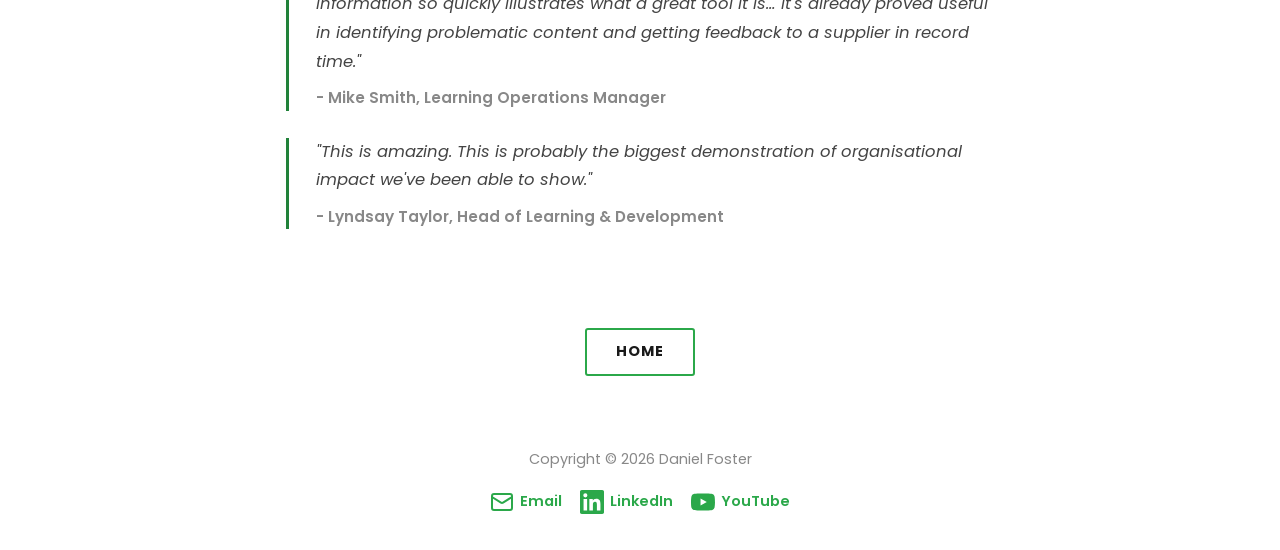
==== commit 86b8436d: "ndash" ====
--- a/data-culture.html
+++ b/data-culture.html
@@ -54,7 +54,7 @@
     <!-- Hero -->
     <section class="cs-hero">
       <div class="container">
-        <a href="index.html#work" class="cs-hero__back">
+        <a href="index.html#data-culture-card" class="cs-hero__back">
           <svg
             xmlns="http://www.w3.org/2000/svg"
             viewBox="0 0 24 24"
@@ -72,7 +72,7 @@
           Building a Data Culture Inside L&amp;D
         </h1>
         <p class="cs-hero__lead fade-in fade-in-delay-1">
-          How I went from Excel pivot tables to machine learning - and why
+          How I went from Excel pivot tables to machine learning &ndash; and why
           the real achievement was changing how my team made decisions.
         </p>
         <p class="cs-hero__date fade-in fade-in-delay-2">
@@ -168,7 +168,7 @@
             <p class="cs-overview-card__text">
               Built in Excel with Power Pivot. Revealed that promotional
               campaigns drove short-term spikes but not sustained engagement
-              - directly informing a commercial contract decision.
+              &ndash; directly informing a commercial contract decision.
             </p>
           </div>
         </div>
@@ -235,7 +235,7 @@
                     supplier represented less than 2%. In the 28 days following
                     a promotional campaign designed to boost engagement, the
                     five promoted courses saw a 584% uplift on the previous
-                    quarter's monthly average - seemingly impressive
+                    quarter's monthly average &ndash; seemingly impressive
                     results.
                   </p>
                   <p class="accordion__step-text">
@@ -309,7 +309,7 @@
                     report. I transformed and joined the datasets using Power
                     Query (M language). Rather than storing data in multiple
                     normalised tables, I merged the queries into a single clean
-                    table - removing the only remaining PII field
+                    table &ndash; removing the only remaining PII field
                     (username/employee ID) in the process.
                   </p>
                   <p class="accordion__step-text">
@@ -348,7 +348,7 @@
                     different results depending on which day of the week a
                     stakeholder opened the dashboard. I built a DAX calculated
                     column using the WEEKDAY function to always anchor the 7-day
-                    window to the previous Monday - ensuring consistent
+                    window to the previous Monday &ndash; ensuring consistent
                     results regardless of when the dashboard was viewed.
                   </p>
                   <pre class="code-block">
@@ -362,7 +362,7 @@
                   <p class="accordion__step-text">
                     5,448 ratings submitted, 760 comments, average rating 4.2/5.
                     The three highest-rated activities were all completed during
-                    new joiner onboarding - raising a hypothesis about
+                    new joiner onboarding &ndash; raising a hypothesis about
                     whether newer employees rate more positively.
                   </p>
                   <p class="accordion__step-text">
@@ -370,7 +370,7 @@
                     average score of 1.3/5 after 25+ responses, just days after
                     launch. Verbatim comments identified three specific pain
                     points, which were shared with the supplier. An updated
-                    course was promptly released - this became the
+                    course was promptly released &ndash; this became the
                     catalyst for another portfolio project:
                     <a href="regulatory-remedy.html">Regulatory Remedy.</a>
                   </p>
@@ -384,7 +384,7 @@
         <div class="cs-overview-cards fade-in">
           <div class="cs-overview-card">
             <p class="cs-overview-card__title">
-              Project 3: ILT Ratings - Does material quality predict
+              Project 3: ILT Ratings &ndash; Does material quality predict
               learner confidence?
             </p>
             <p class="cs-overview-card__subtitle">
@@ -425,7 +425,7 @@
                   <p class="accordion__step-text">
                     With less than a week's notice, I was asked to "present some
                     data" on instructor-led training (ILT). I used the time to
-                    conduct a proper statistical analysis - and to make a
+                    conduct a proper statistical analysis &ndash; and to make a
                     strategic argument for better evaluation data.
                   </p>
                 </div>
@@ -443,7 +443,7 @@
                   <p class="accordion__step-text">
                     After removing Personally Identifiable Information (PII) and
                     cleaning the data, I aggregated records by training group
-                    - each group representing one instance of training,
+                    &ndash; each group representing one instance of training,
                     delivered by one trainer, to one cohort. Groups with fewer
                     than 5 responses were excluded, leaving 131 aggregated
                     records.
@@ -482,7 +482,7 @@
                   </p>
                   <p class="accordion__step-text">
                     Model validated using an 80/20 train/test split: Training
-                    Score 0.313, Testing Score 0.375 - close enough to
+                    Score 0.313, Testing Score 0.375 &ndash; close enough to
                     confirm the model was not overfitting.
                   </p>
                 </div>
@@ -500,7 +500,7 @@
                     But I presented the model's limitations honestly: subjective
                     end-of-session ratings have limited bearing on real-world
                     performance. The analysis was always of limited value
-                    - and I said so.
+                    &ndash; and I said so.
                   </p>
                   <p class="accordion__step-text">
                     The greater goal was to demonstrate what better data could
@@ -525,7 +525,7 @@
       <div class="container">
         <h2 class="cs-section__heading fade-in">The outcome</h2>
         <p class="cs-section__text fade-in">
-          These projects gave my team a live, self-updating dashboard surfacing learner feedback every week without anyone lifting a finger. We'd used data to make a real commercial decision - ending a supplier contract that wasn't delivering ROI. And we'd cut the time it took to spot a poor-performing course from weeks to days.
+          These projects gave my team a live, self-updating dashboard surfacing learner feedback every week without anyone lifting a finger. We'd used data to make a real commercial decision &ndash; ending a supplier contract that wasn't delivering ROI. And we'd cut the time it took to spot a poor-performing course from weeks to days.
         </p>
         
         <p class="cs-section__text fade-in">
@@ -590,7 +590,7 @@
           Email
         </a>
         <a
-          href="https://linkedin.com/in/dan-foster-316399127"
+          href="https://www.linkedin.com/in/danfosteruk/"
           target="_blank"
           rel="noopener"
           aria-label="LinkedIn"
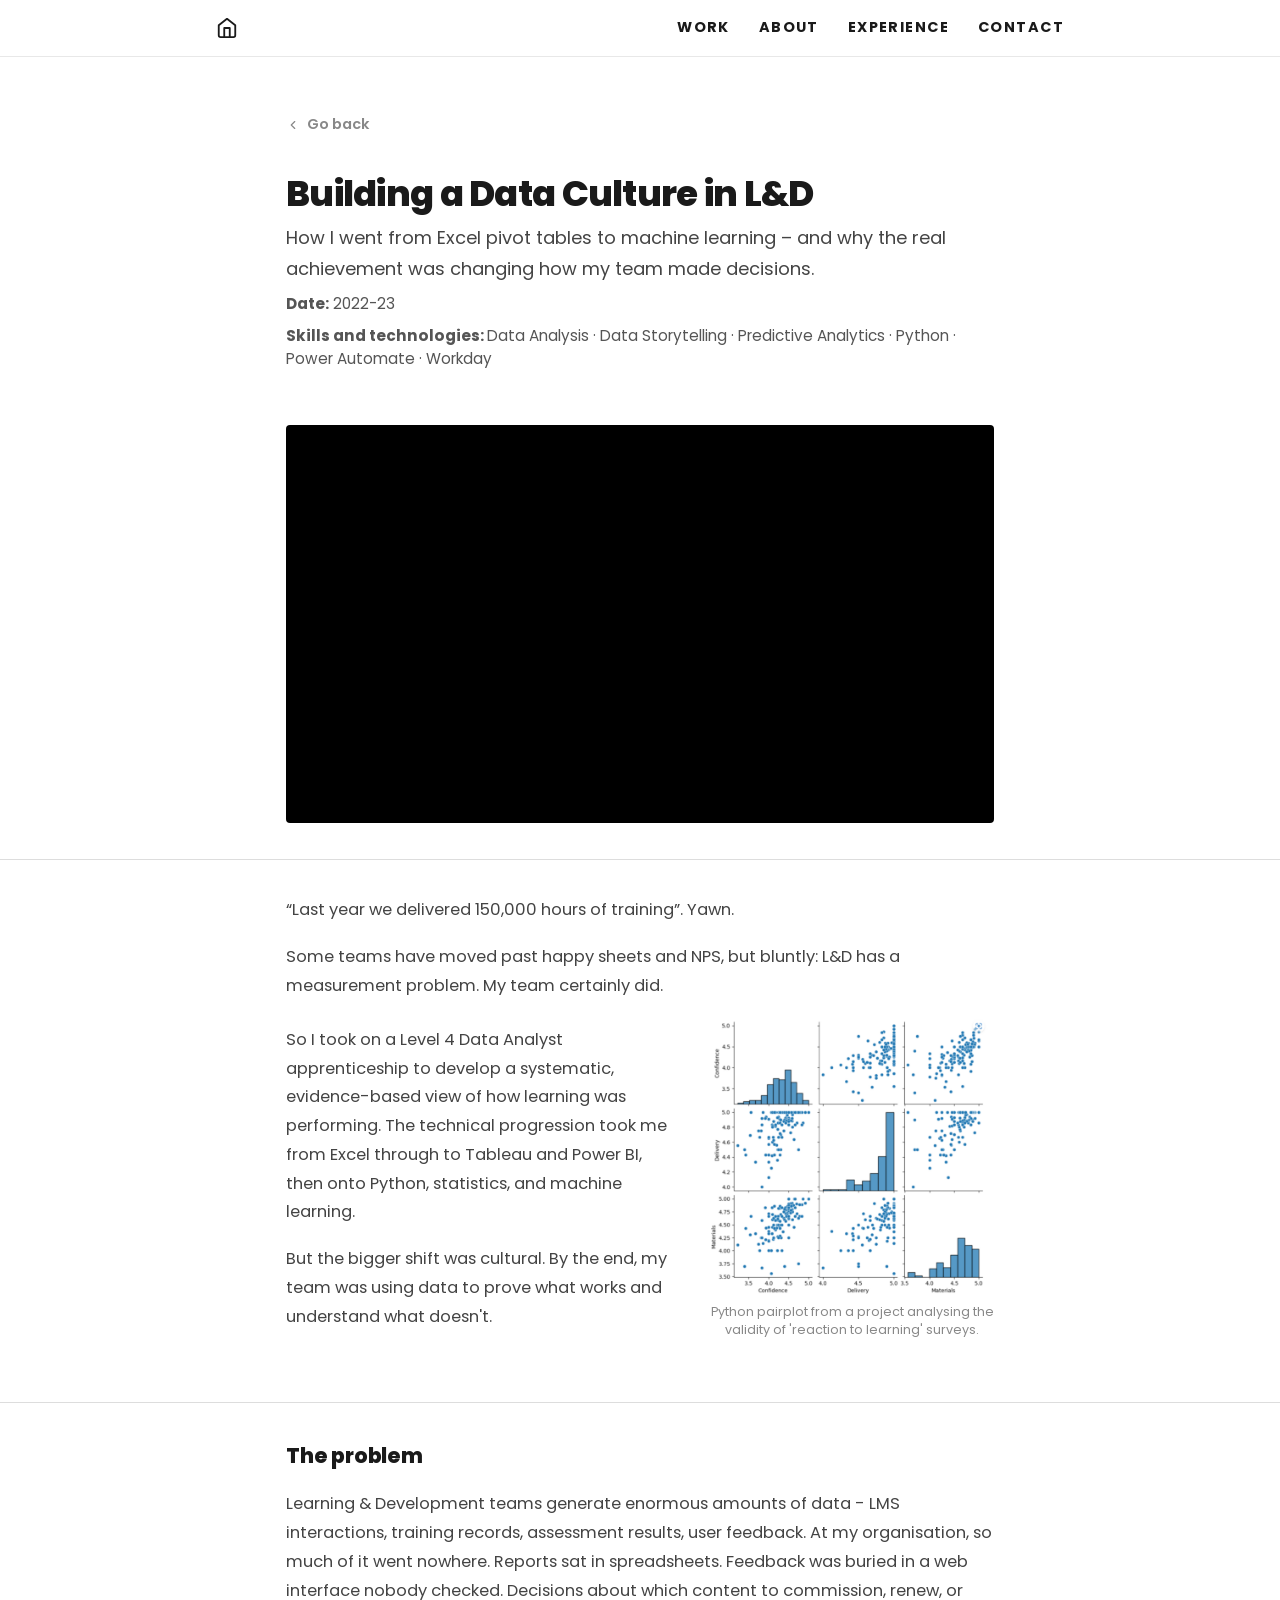
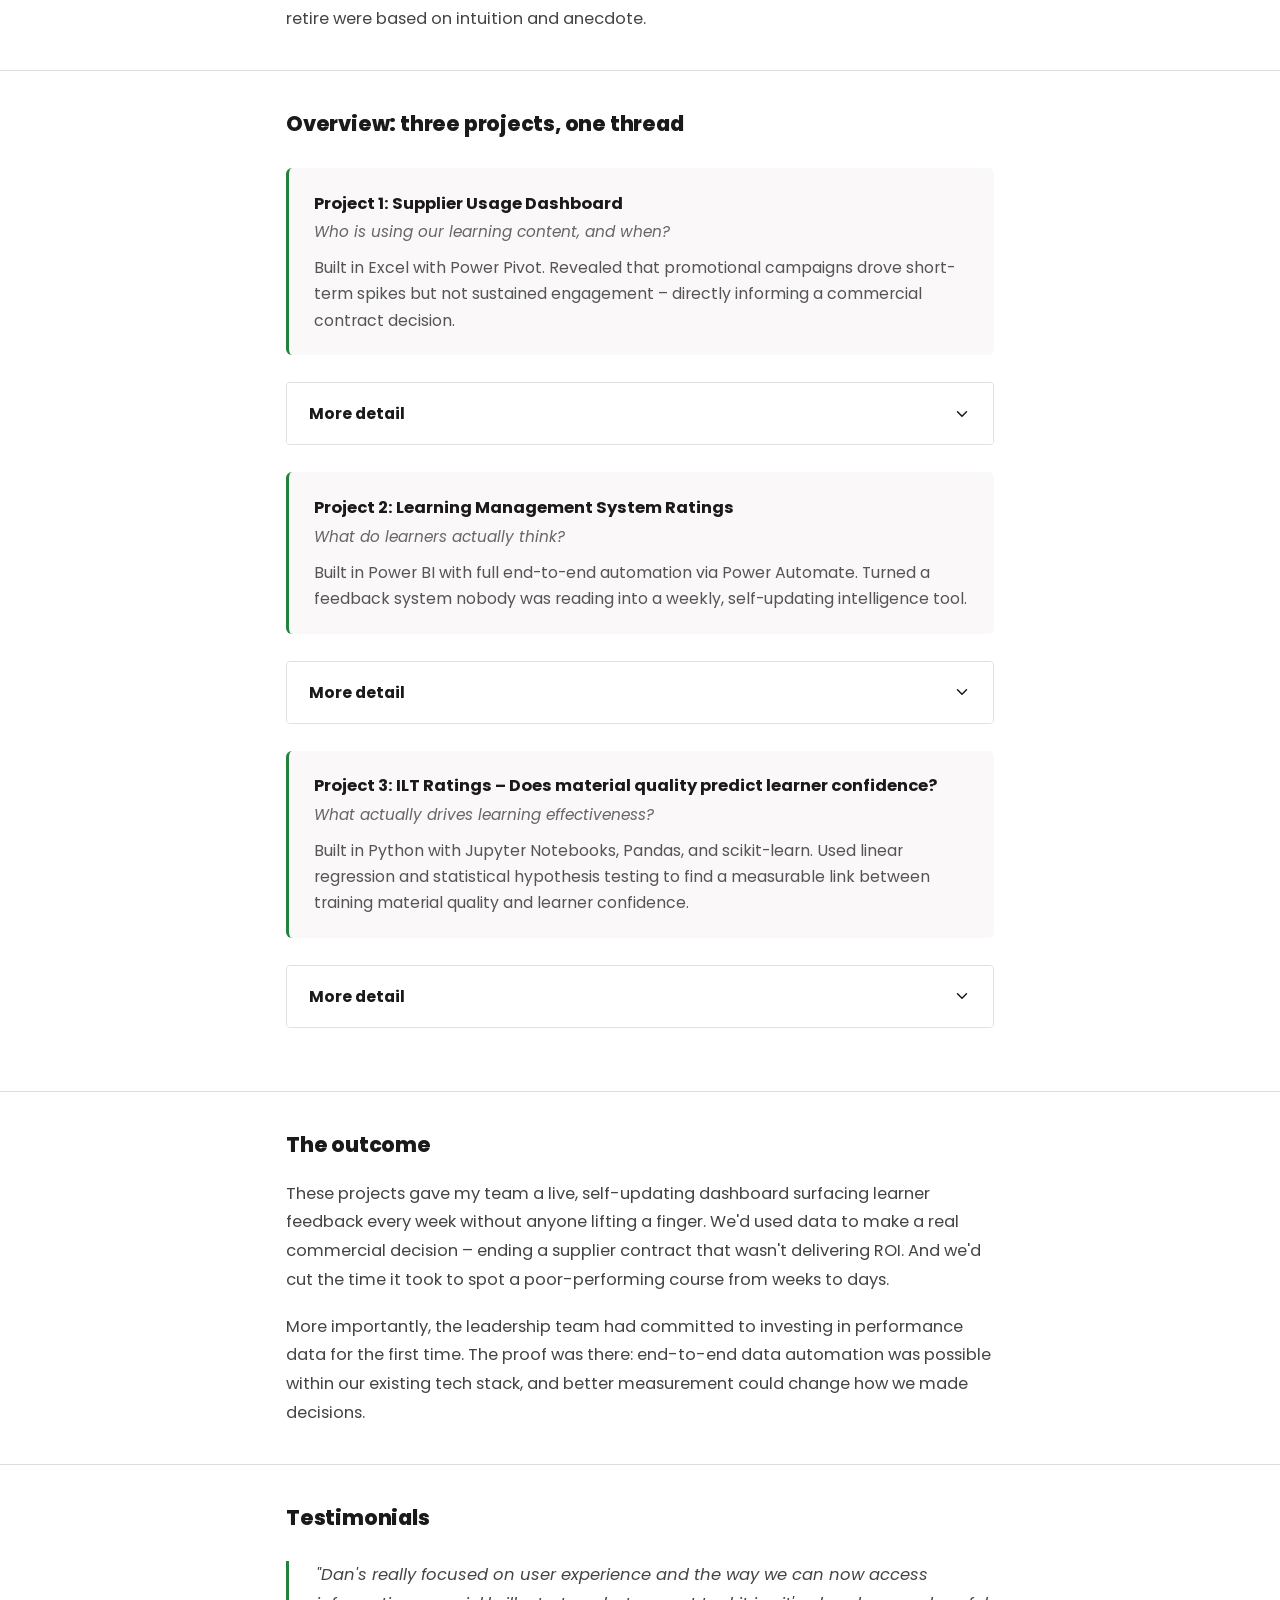
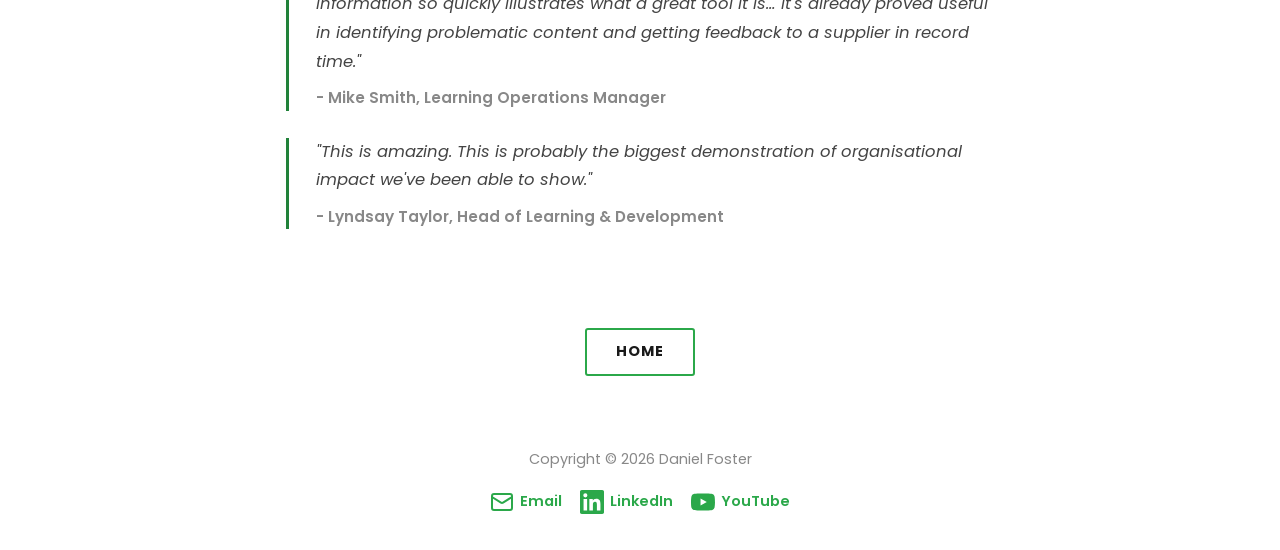
==== commit ff1146fe: "Aded Data Culture video" ====
--- a/data-culture.html
+++ b/data-culture.html
@@ -3,7 +3,7 @@
   <head>
     <meta charset="UTF-8" />
     <meta name="viewport" content="width=device-width, initial-scale=1.0" />
-    <title>Building a Data Culture Inside L&amp;D - Dan Foster</title>
+    <title>Building a Data Culture in L&amp;D - Dan Foster</title>
     <meta
       name="description"
       content="How I went from Excel pivot tables to machine learning - and why the real achievement was changing how my team makes decisions."
@@ -15,14 +15,22 @@
       rel="stylesheet"
     />
     <link rel="stylesheet" href="css/style.css" />
-    
+
     <!--Open Graph-->
-    <meta property="og:title" content="Dan Foster | Transforming Workplace Learning | Portfolio">
-    <meta property="og:description" content="Engaging, evidence-based learning experiences. Built on data; designed to change behaviour.">
-    <meta property="og:image" content="https://danfosteruk.github.io/danfosterUK/images/danfosterukOG.png">
-    <meta property="og:url" content="https://danfoster.uk/data-culture.html">
-    <meta property="og:type" content="website">
-
+    <meta
+      property="og:title"
+      content="Dan Foster | Transforming Workplace Learning | Portfolio"
+    />
+    <meta
+      property="og:description"
+      content="Engaging, evidence-based learning experiences. Built on data; designed to change behaviour."
+    />
+    <meta
+      property="og:image"
+      content="https://danfosteruk.github.io/danfosterUK/images/danfosterukOG.png"
+    />
+    <meta property="og:url" content="https://danfoster.uk/data-culture.html" />
+    <meta property="og:type" content="website" />
   </head>
   <body>
     <!-- Sticky Nav -->
@@ -69,7 +77,7 @@
           Go back
         </a>
         <h1 class="cs-hero__title fade-in">
-          Building a Data Culture Inside L&amp;D
+          Building a Data Culture in L&amp;D
         </h1>
         <p class="cs-hero__lead fade-in fade-in-delay-1">
           How I went from Excel pivot tables to machine learning &ndash; and why
@@ -79,19 +87,32 @@
           <strong>Date:</strong> 2022-23
         </p>
         <p class="cs-hero__date fade-in fade-in-delay-2">
-          <strong>Skills and technologies: </strong>Data Analysis &middot; Data Storytelling &middot; Predictive Analytics &middot; Python &middot; Power Automate &middot; Workday
+          <strong>Skills and technologies: </strong>Data Analysis &middot; Data
+          Storytelling &middot; Predictive Analytics &middot; Python &middot;
+          Power Automate &middot; Workday
         </p>
       </div>
     </section>
 
-    <!-- Image -->
+    <!-- Video -->
     <section class="cs-media">
       <div class="container">
-        <img
-          src="images/Building_A_Data_Culture.png"
-          alt="Building a Data Culture Inside L&amp;D"
-          class="cs-media__image fade-in"
-        />
+        <div class="cs-media__video-wrapper fade-in">
+          <iframe
+            src="https://www.youtube.com/embed/DeaeFH8G4r4?si=V8XD9IMuHsWhkn4g?rel=0"
+            title="Building a Data Culture in L&amp;D"
+            allow="
+              accelerometer;
+              autoplay;
+              clipboard-write;
+              encrypted-media;
+              gyroscope;
+              picture-in-picture;
+            "
+            allowfullscreen
+            loading="lazy"
+          ></iframe>
+        </div>
       </div>
     </section>
 
@@ -104,15 +125,20 @@
           “Last year we delivered 150,000 hours of training”. Yawn.
         </p>
         <p class="cs-section__text fade-in">
-              Some teams have moved past happy sheets and NPS, but bluntly: L&D has a measurement problem. My team certainly did.
-            </p>
+          Some teams have moved past happy sheets and NPS, but bluntly: L&D has
+          a measurement problem. My team certainly did.
+        </p>
         <div class="cs-inline-media fade-in">
           <div class="cs-inline-media__text">
             <p class="cs-section__text">
-              So I took on a Level 4 Data Analyst apprenticeship to develop a systematic, evidence-based view of how learning was performing. The technical progression took me from Excel through to Tableau and Power BI, then onto Python, statistics, and machine learning.
+              So I took on a Level 4 Data Analyst apprenticeship to develop a
+              systematic, evidence-based view of how learning was performing.
+              The technical progression took me from Excel through to Tableau
+              and Power BI, then onto Python, statistics, and machine learning.
             </p>
             <p class="cs-section__text">
-              But the bigger shift was cultural. By the end, my team was using data to prove what works and understand what doesn't.
+              But the bigger shift was cultural. By the end, my team was using
+              data to prove what works and understand what doesn't.
             </p>
           </div>
           <figure class="cs-inline-media__figure">
@@ -123,7 +149,8 @@
               loading="lazy"
             />
             <figcaption class="cs-inline-media__caption">
-              Python pairplot from a project analysing the validity of 'reaction to learning' surveys.
+              Python pairplot from a project analysing the validity of 'reaction
+              to learning' surveys.
             </figcaption>
           </figure>
         </div>
@@ -214,15 +241,15 @@
                     organisational hierarchy into related dimension tables,
                     joined through primary and foreign keys. A DAX expression
                     categorised users into tenure bands, comparing engagement
-                    across employees who were 0-3 months, 3-12
-                    months, 1-3 years, and 3+ years in role.
+                    across employees who were 0-3 months, 3-12 months, 1-3
+                    years, and 3+ years in role.
                   </p>
                   <p class="accordion__step-text">
                     I built the interactive dashboard using Pivot Charts and
                     Slicers, designed around the domain context of L&amp;D
-                    stakeholders - with activity categories aggregated
-                    into seven audience-relevant groups rather than the fourteen
-                    raw categories in the source data.
+                    stakeholders - with activity categories aggregated into
+                    seven audience-relevant groups rather than the fourteen raw
+                    categories in the source data.
                   </p>
                 </div>
 
@@ -241,9 +268,10 @@
                   <p class="accordion__step-text">
                     However, the data showed this spike was not sustained.
                     Subsequent engagement was largely driven by compulsory
-                    onboarding programmes, not voluntary uptake. The promotion had generated a short-term spike. Engagement dropped back to baseline within weeks.
-                    Subsequently, my organisation did not renew the contract
-                    with this supplier.
+                    onboarding programmes, not voluntary uptake. The promotion
+                    had generated a short-term spike. Engagement dropped back to
+                    baseline within weeks. Subsequently, my organisation did not
+                    renew the contract with this supplier.
                   </p>
                 </div>
               </div>
@@ -436,8 +464,8 @@
                   <p class="accordion__step-text">
                     Coding in Python, I loaded 1,852 learner feedback records
                     into a Pandas DataFrame in Jupyter Notebooks. Each record
-                    contained ratings from 0-5 for Confidence (in applying
-                    the learning), Delivery (trainer quality), and Materials
+                    contained ratings from 0-5 for Confidence (in applying the
+                    learning), Delivery (trainer quality), and Materials
                     quality.
                   </p>
                   <p class="accordion__step-text">
@@ -508,7 +536,9 @@
                     training records with operational performance metrics. That
                     commitment was achieved in the meeting, and led to my final
                     End Point Assessment project -
-                    <a href="training-evaluation.html">Does Our Training Actually Work?</a>
+                    <a href="training-evaluation.html"
+                      >Does Our Training Actually Work?</a
+                    >
                   </p>
                 </div>
               </div>
@@ -525,11 +555,18 @@
       <div class="container">
         <h2 class="cs-section__heading fade-in">The outcome</h2>
         <p class="cs-section__text fade-in">
-          These projects gave my team a live, self-updating dashboard surfacing learner feedback every week without anyone lifting a finger. We'd used data to make a real commercial decision &ndash; ending a supplier contract that wasn't delivering ROI. And we'd cut the time it took to spot a poor-performing course from weeks to days.
-        </p>
-        
+          These projects gave my team a live, self-updating dashboard surfacing
+          learner feedback every week without anyone lifting a finger. We'd used
+          data to make a real commercial decision &ndash; ending a supplier
+          contract that wasn't delivering ROI. And we'd cut the time it took to
+          spot a poor-performing course from weeks to days.
+        </p>
+
         <p class="cs-section__text fade-in">
-          More importantly, the leadership team had committed to investing in performance data for the first time. The proof was there: end-to-end data automation was possible within our existing tech stack, and better measurement could change how we made decisions.
+          More importantly, the leadership team had committed to investing in
+          performance data for the first time. The proof was there: end-to-end
+          data automation was possible within our existing tech stack, and
+          better measurement could change how we made decisions.
         </p>
       </div>
     </section>
--- a/css/style.css
+++ b/css/style.css
@@ -316,6 +316,7 @@
 
 .project-card {
   margin-bottom: 3.5rem;
+  scroll-margin-top: 16px;
 }
 
 .project-card:last-child {
